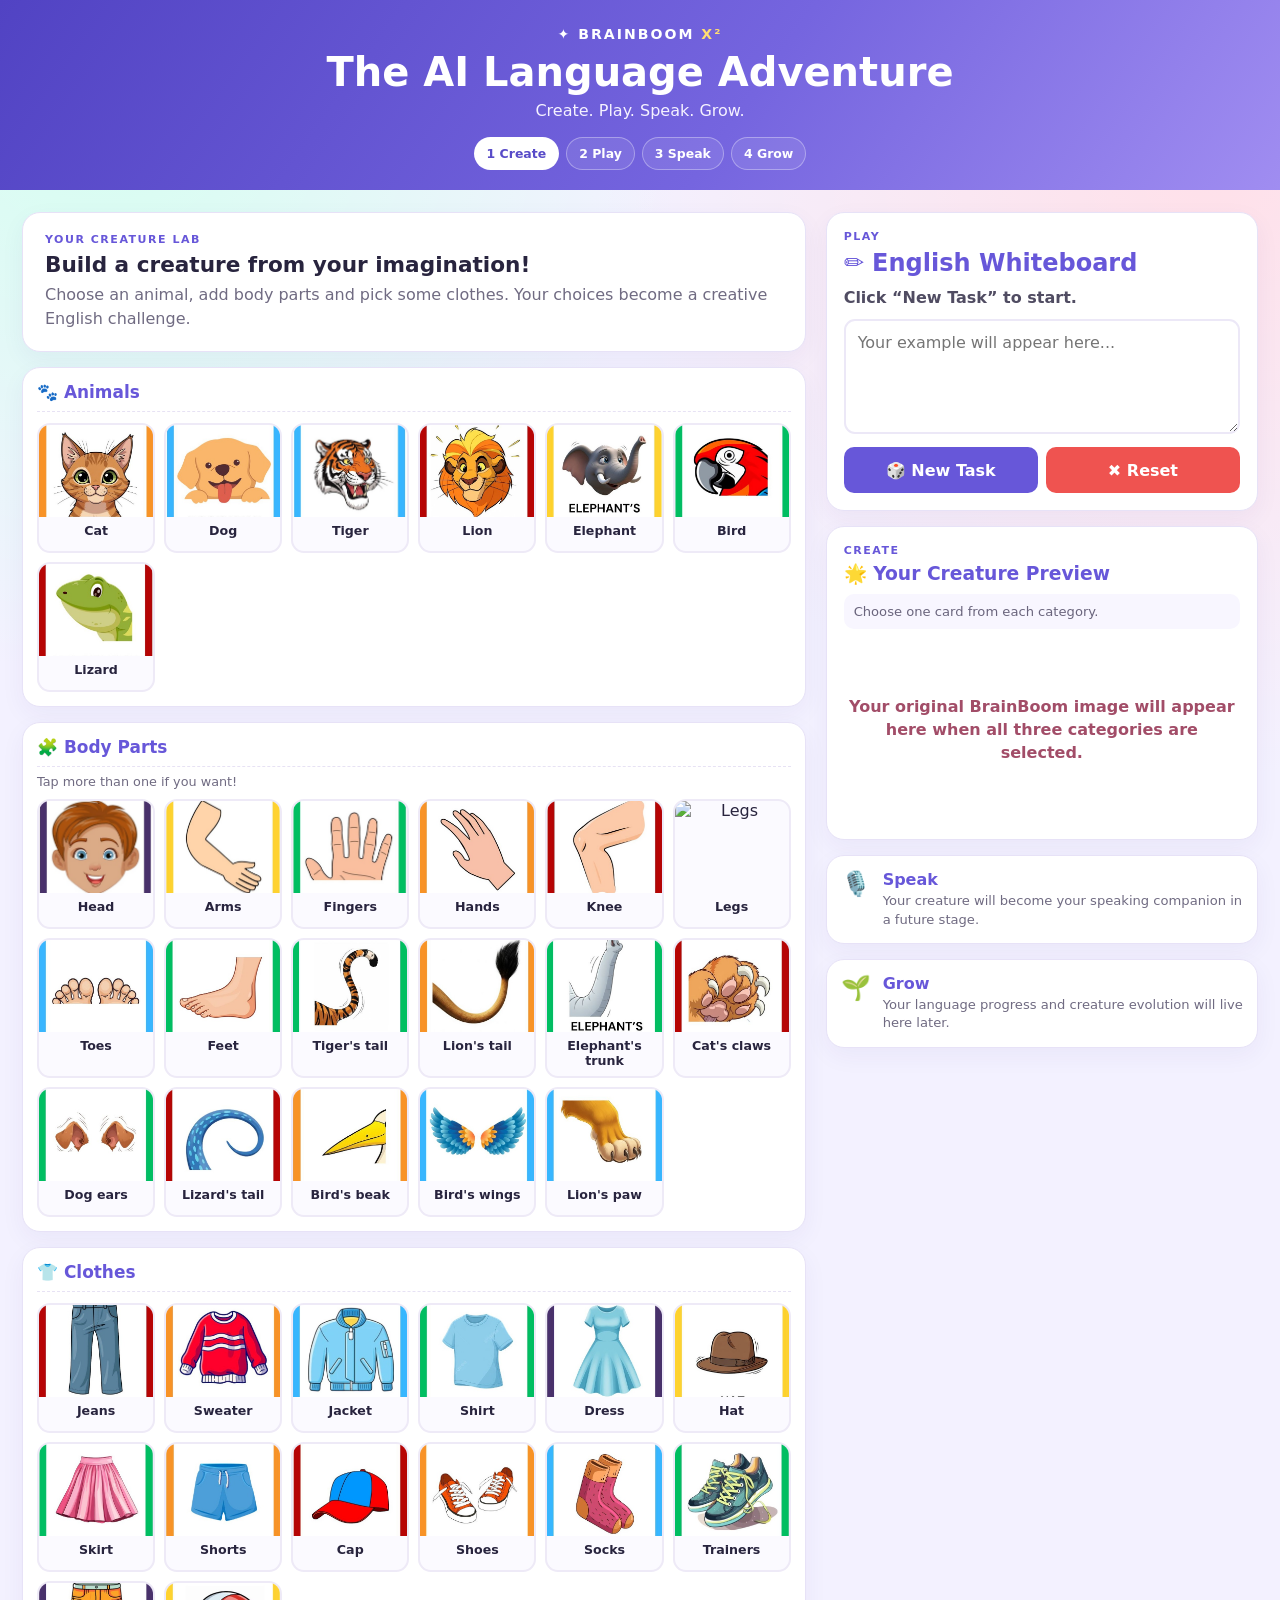
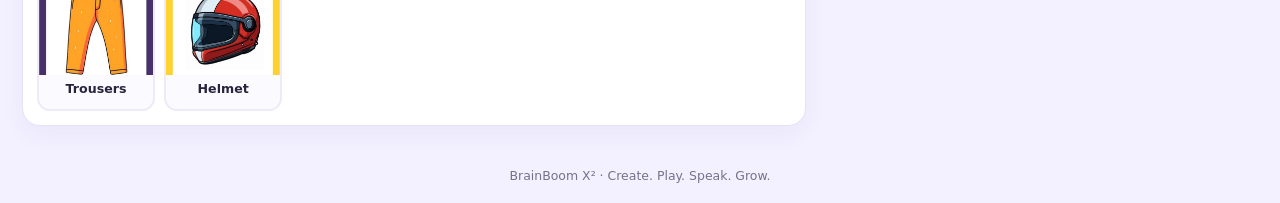
==== index.html @ 9323ad90 "Add files via upload" ====
<!DOCTYPE html>
<html lang="en">
<head>
  <meta charset="utf-8" />
  <meta name="viewport" content="width=device-width,initial-scale=1" />
  <meta name="theme-color" content="#6757d9" />
  <meta name="description" content="BrainBoom X² — Create. Play. Speak. Grow." />
  <title>BrainBoom X² | The AI Language Adventure</title>
  <link rel="stylesheet" href="style.css" />
</head>
<body>
<header>
  <div class="brand">✦ BRAINBOOM <strong>X²</strong></div>
  <h1>The AI Language Adventure</h1>
  <p class="tagline">Create. Play. Speak. Grow.</p>
  <nav class="journey" aria-label="BrainBoom journey">
    <a class="active" href="#create">1 Create</a><a href="#play">2 Play</a><a href="#speak">3 Speak</a><a href="#grow">4 Grow</a>
  </nav>
</header>
<main id="create">
  <section class="left-column">
    <div class="intro-panel"><p class="eyebrow">YOUR CREATURE LAB</p><h2>Build a creature from your imagination!</h2><p>Choose an animal, add body parts and pick some clothes. Your choices become a creative English challenge.</p></div>
    <div class="category" data-category="animal"><h2>🐾 Animals</h2><div class="cards">
      <button class="card" data-value="cat" onclick="selectCard(this)"><img src="imagesbbx/cat.jpg" alt="Cat"><span>Cat</span></button>
      <button class="card" data-value="dog" onclick="selectCard(this)"><img src="imagesbbx/dog.jpg" alt="Dog"><span>Dog</span></button>
      <button class="card" data-value="tiger" onclick="selectCard(this)"><img src="imagesbbx/tiger.jpg" alt="Tiger"><span>Tiger</span></button>
      <button class="card" data-value="lion" onclick="selectCard(this)"><img src="imagesbbx/lion.jpg" alt="Lion"><span>Lion</span></button>
      <button class="card" data-value="elephant" onclick="selectCard(this)"><img src="imagesbbx/elephant.jpg" alt="Elephant"><span>Elephant</span></button>
      <button class="card" data-value="bird" onclick="selectCard(this)"><img src="imagesbbx/bird.jpg" alt="Bird"><span>Bird</span></button>
      <button class="card" data-value="lizard" onclick="selectCard(this)"><img src="imagesbbx/lizard.jpg" alt="Lizard"><span>Lizard</span></button>
    </div></div>
    <div class="category" data-category="bodyparts"><h2>🧩 Body Parts</h2><p class="hint">Tap more than one if you want!</p><div class="cards">
      <button class="card" data-value="head" onclick="selectCard(this)"><img src="imagesbbx/head.jpg" alt="Head"><span>Head</span></button>
      <button class="card" data-value="human arms" onclick="selectCard(this)"><img src="imagesbbx/arm.jpg" alt="Arms"><span>Arms</span></button>
      <button class="card" data-value="human fingers" onclick="selectCard(this)"><img src="imagesbbx/fingers.jpg" alt="Fingers"><span>Fingers</span></button>
      <button class="card" data-value="human hands" onclick="selectCard(this)"><img src="imagesbbx/hand.jpg" alt="Hands"><span>Hands</span></button>
      <button class="card" data-value="human knee" onclick="selectCard(this)"><img src="imagesbbx/knee.jpg" alt="Knee"><span>Knee</span></button>
      <button class="card" data-value="human legs" onclick="selectCard(this)"><img src="imagesbbx/legs.jpg" alt="Legs"><span>Legs</span></button>
      <button class="card" data-value="toes" onclick="selectCard(this)"><img src="imagesbbx/toes.jpg" alt="Toes"><span>Toes</span></button>
      <button class="card" data-value="human feet" onclick="selectCard(this)"><img src="imagesbbx/foot.jpg" alt="Feet"><span>Feet</span></button>
      <button class="card" data-value="tiger's tail" onclick="selectCard(this)"><img src="imagesbbx/tigers-tail.jpg" alt="Tiger's tail"><span>Tiger's tail</span></button>
      <button class="card" data-value="lion's tail" onclick="selectCard(this)"><img src="imagesbbx/lions-tail.jpg" alt="Lion's tail"><span>Lion's tail</span></button>
      <button class="card" data-value="elephant's trunk" onclick="selectCard(this)"><img src="imagesbbx/elephants-trunk.jpg" alt="Elephant's trunk"><span>Elephant's trunk</span></button>
      <button class="card" data-value="cat's claws" onclick="selectCard(this)"><img src="imagesbbx/cats-claws.jpg" alt="Cat's claws"><span>Cat's claws</span></button>
      <button class="card" data-value="dog ears" onclick="selectCard(this)"><img src="imagesbbx/dog-ears.jpg" alt="Dog ears"><span>Dog ears</span></button>
      <button class="card" data-value="lizard's tail" onclick="selectCard(this)"><img src="imagesbbx/lizards-tail.jpg" alt="Lizard's tail"><span>Lizard's tail</span></button>
      <button class="card" data-value="bird's beak" onclick="selectCard(this)"><img src="imagesbbx/birds-beak.jpg" alt="Bird's beak"><span>Bird's beak</span></button>
      <button class="card" data-value="bird's wings" onclick="selectCard(this)"><img src="imagesbbx/birds-wings.jpg" alt="Bird's wings"><span>Bird's wings</span></button>
      <button class="card" data-value="lion's paw" onclick="selectCard(this)"><img src="imagesbbx/lions-paw.jpg" alt="Lion's paw"><span>Lion's paw</span></button>
    </div></div>
    <div class="category" data-category="clothes"><h2>👕 Clothes</h2><div class="cards">
      <button class="card" data-value="jeans" onclick="selectCard(this)"><img src="imagesbbx/jeans.jpg" alt="Jeans"><span>Jeans</span></button>
      <button class="card" data-value="sweater" onclick="selectCard(this)"><img src="imagesbbx/sweater.jpg" alt="Sweater"><span>Sweater</span></button>
      <button class="card" data-value="jacket" onclick="selectCard(this)"><img src="imagesbbx/jacket.jpg" alt="Jacket"><span>Jacket</span></button>
      <button class="card" data-value="shirt" onclick="selectCard(this)"><img src="imagesbbx/shirt.jpg" alt="Shirt"><span>Shirt</span></button>
      <button class="card" data-value="dress" onclick="selectCard(this)"><img src="imagesbbx/dress.jpg" alt="Dress"><span>Dress</span></button>
      <button class="card" data-value="hat" onclick="selectCard(this)"><img src="imagesbbx/hat.jpg" alt="Hat"><span>Hat</span></button>
      <button class="card" data-value="skirt" onclick="selectCard(this)"><img src="imagesbbx/skirt.jpg" alt="Skirt"><span>Skirt</span></button>
      <button class="card" data-value="shorts" onclick="selectCard(this)"><img src="imagesbbx/shorts.jpg" alt="Shorts"><span>Shorts</span></button>
      <button class="card" data-value="cap" onclick="selectCard(this)"><img src="imagesbbx/cap.jpg" alt="Cap"><span>Cap</span></button>
      <button class="card" data-value="shoes" onclick="selectCard(this)"><img src="imagesbbx/shoes.jpg" alt="Shoes"><span>Shoes</span></button>
      <button class="card" data-value="socks" onclick="selectCard(this)"><img src="imagesbbx/socks.jpg" alt="Socks"><span>Socks</span></button>
      <button class="card" data-value="trainers" onclick="selectCard(this)"><img src="imagesbbx/trainers.jpg" alt="Trainers"><span>Trainers</span></button>
      <button class="card" data-value="trousers" onclick="selectCard(this)"><img src="imagesbbx/trousers.jpg" alt="Trousers"><span>Trousers</span></button>
      <button class="card" data-value="helmet" onclick="selectCard(this)"><img src="imagesbbx/helmet.jpg" alt="Helmet"><span>Helmet</span></button>
    </div></div>
  </section>
  <section class="right-column">
    <div class="whiteboard" id="play"><p class="eyebrow">PLAY</p><h2>✏️ English Whiteboard</h2><p id="instruction">Click “New Task” to start.</p><textarea id="sentence" placeholder="Your example will appear here..."></textarea><div class="controls"><button class="primary" onclick="newInstruction()">🎲 New Task</button><button class="danger" onclick="clearSelections()">✖ Reset</button></div></div>
    <div class="combo-result"><p class="eyebrow">CREATE</p><h3>🌟 Your Creature Preview</h3><p id="selectionSummary" class="selection-summary">Choose one card from each category.</p><div id="comboArea"><img id="comboImage" src="" alt="Generated creature" style="display:none"><p id="comboMessage" class="fun-message">Your original BrainBoom image will appear here when all three categories are selected.</p></div></div>
    <div class="future-panel" id="speak"><span>🎙️</span><div><b>Speak</b><p>Your creature will become your speaking companion in a future stage.</p></div></div>
    <div class="future-panel" id="grow"><span>🌱</span><div><b>Grow</b><p>Your language progress and creature evolution will live here later.</p></div></div>
  </section>
</main>
<footer>BrainBoom X² · Create. Play. Speak. Grow.</footer>
<script src="script.js"></script>
</body>
</html>
---- style.css ----
:root{--purple:#6757d9;--purple2:#8d7cf0;--pink:#ff6b8a;--ink:#28243e;--muted:#706b82;--paper:#fff;--soft:#f7f5ff}*{box-sizing:border-box}html{scroll-behavior:smooth}body{margin:0;font-family:Inter,ui-rounded,system-ui,-apple-system,"Segoe UI",sans-serif;color:var(--ink);background:radial-gradient(circle at 8% 5%,#d5fff0 0,transparent 28%),radial-gradient(circle at 95% 9%,#ffe0e9 0,transparent 30%),#f3f1ff}header{text-align:center;padding:26px 15px 20px;color:#fff;background:linear-gradient(125deg,#5143c3,#7565df 58%,#a08df1)}.brand{font-size:.88rem;font-weight:900;letter-spacing:2px}.brand strong{color:#ffdd71}h1{margin:8px 0 0;font-size:clamp(1.5rem,4vw,2.5rem);line-height:1.1}.tagline{margin:7px 0 17px;color:#f5f2ff}.journey{display:flex;justify-content:center;gap:7px;flex-wrap:wrap}.journey a{color:#fff;text-decoration:none;font-size:.78rem;font-weight:800;padding:8px 12px;border-radius:99px;background:#ffffff18;border:1px solid #ffffff55}.journey a.active{color:#584bc8;background:#fff}main{max-width:1450px;margin:auto;padding:22px;display:grid;grid-template-columns:minmax(0,1.45fr) minmax(320px,.8fr);gap:20px}.left-column,.right-column{display:flex;flex-direction:column;gap:15px;min-width:0}.intro-panel,.category,.whiteboard,.combo-result,.future-panel{background:var(--paper);border:1px solid #e7e2f7;border-radius:18px;box-shadow:0 8px 25px #382a810d}.intro-panel{padding:20px 22px}.eyebrow{margin:0 0 6px;color:var(--purple);font-size:.69rem;font-weight:900;letter-spacing:1.5px}.intro-panel h2{margin:0 0 6px;font-size:1.35rem}.intro-panel p:last-child{margin:0;color:var(--muted);line-height:1.5}.category{padding:14px}.category h2{margin:0 0 11px;padding-bottom:9px;border-bottom:1px dashed #e7e2f4;color:var(--purple);font-size:1.06rem}.hint{margin:-4px 0 10px;color:var(--muted);font-size:.8rem}.cards{display:grid;grid-template-columns:repeat(auto-fill,minmax(100px,1fr));gap:9px}.card{appearance:none;width:100%;min-width:0;min-height:130px;padding:0 0 8px;cursor:pointer;overflow:hidden;display:flex;flex-direction:column;align-items:center;background:#fbfaff;color:var(--ink);border:2px solid #eeeaf7;border-radius:13px;font:inherit;transition:.18s}.card img{width:100%;height:92px;object-fit:cover}.card span{padding:7px 3px 0;font-weight:750;font-size:.79rem;line-height:1.15;text-align:center}.card:hover{transform:translateY(-2px);box-shadow:0 7px 15px #392b8419}.card.selected{border-color:var(--pink);background:#fff3f6;box-shadow:0 0 0 3px #ff6b8a1c}.card:focus-visible,button:focus-visible{outline:3px solid #ffb84d;outline-offset:2px}.whiteboard,.combo-result{padding:17px}.whiteboard h2,.combo-result h3{margin:0 0 9px;color:var(--purple)}#instruction{white-space:pre-line;margin:0 0 10px;font-weight:650;line-height:1.45;color:#504c62}textarea{width:100%;min-height:115px;padding:12px;border:2px solid #ece8f7;border-radius:11px;font:inherit;resize:vertical}.controls{display:flex;gap:8px;margin-top:9px}.controls button{flex:1;border:0;border-radius:10px;padding:12px;font:inherit;font-weight:800;color:#fff;cursor:pointer;min-height:46px}.primary{background:var(--purple)}.danger{background:#ef5350}.selection-summary{margin:8px 0;color:#6a657d;background:#f8f6ff;border-radius:10px;padding:10px;font-size:.82rem}.combo-result{min-height:260px}#comboArea{min-height:185px;display:flex;flex-direction:column;align-items:center;justify-content:center;text-align:center}#comboImage{width:100%;max-width:520px;max-height:520px;object-fit:contain;border-radius:13px;border:1px solid #eeeaf7}.fun-message{margin:0;color:#a24d68;font-weight:650;line-height:1.45}.future-panel{display:flex;gap:12px;padding:14px;align-items:flex-start}.future-panel>span{font-size:1.5rem}.future-panel b{color:var(--purple)}.future-panel p{margin:3px 0 0;color:var(--muted);font-size:.82rem;line-height:1.4}footer{text-align:center;padding:20px;color:#77718c;font-size:.78rem}@media(max-width:900px){main{grid-template-columns:1fr;padding:14px}.right-column{order:-1}}@media(max-width:520px){header{padding:22px 10px 16px}.journey{gap:4px}.journey a{font-size:.69rem;padding:7px 9px}main{padding:10px;gap:11px}.intro-panel,.category,.whiteboard,.combo-result,.future-panel{border-radius:14px;padding:14px}.cards{grid-template-columns:repeat(2,minmax(0,1fr))}.card{min-height:140px}.card img{height:104px}.controls{flex-direction:column}.controls button{width:100%}}
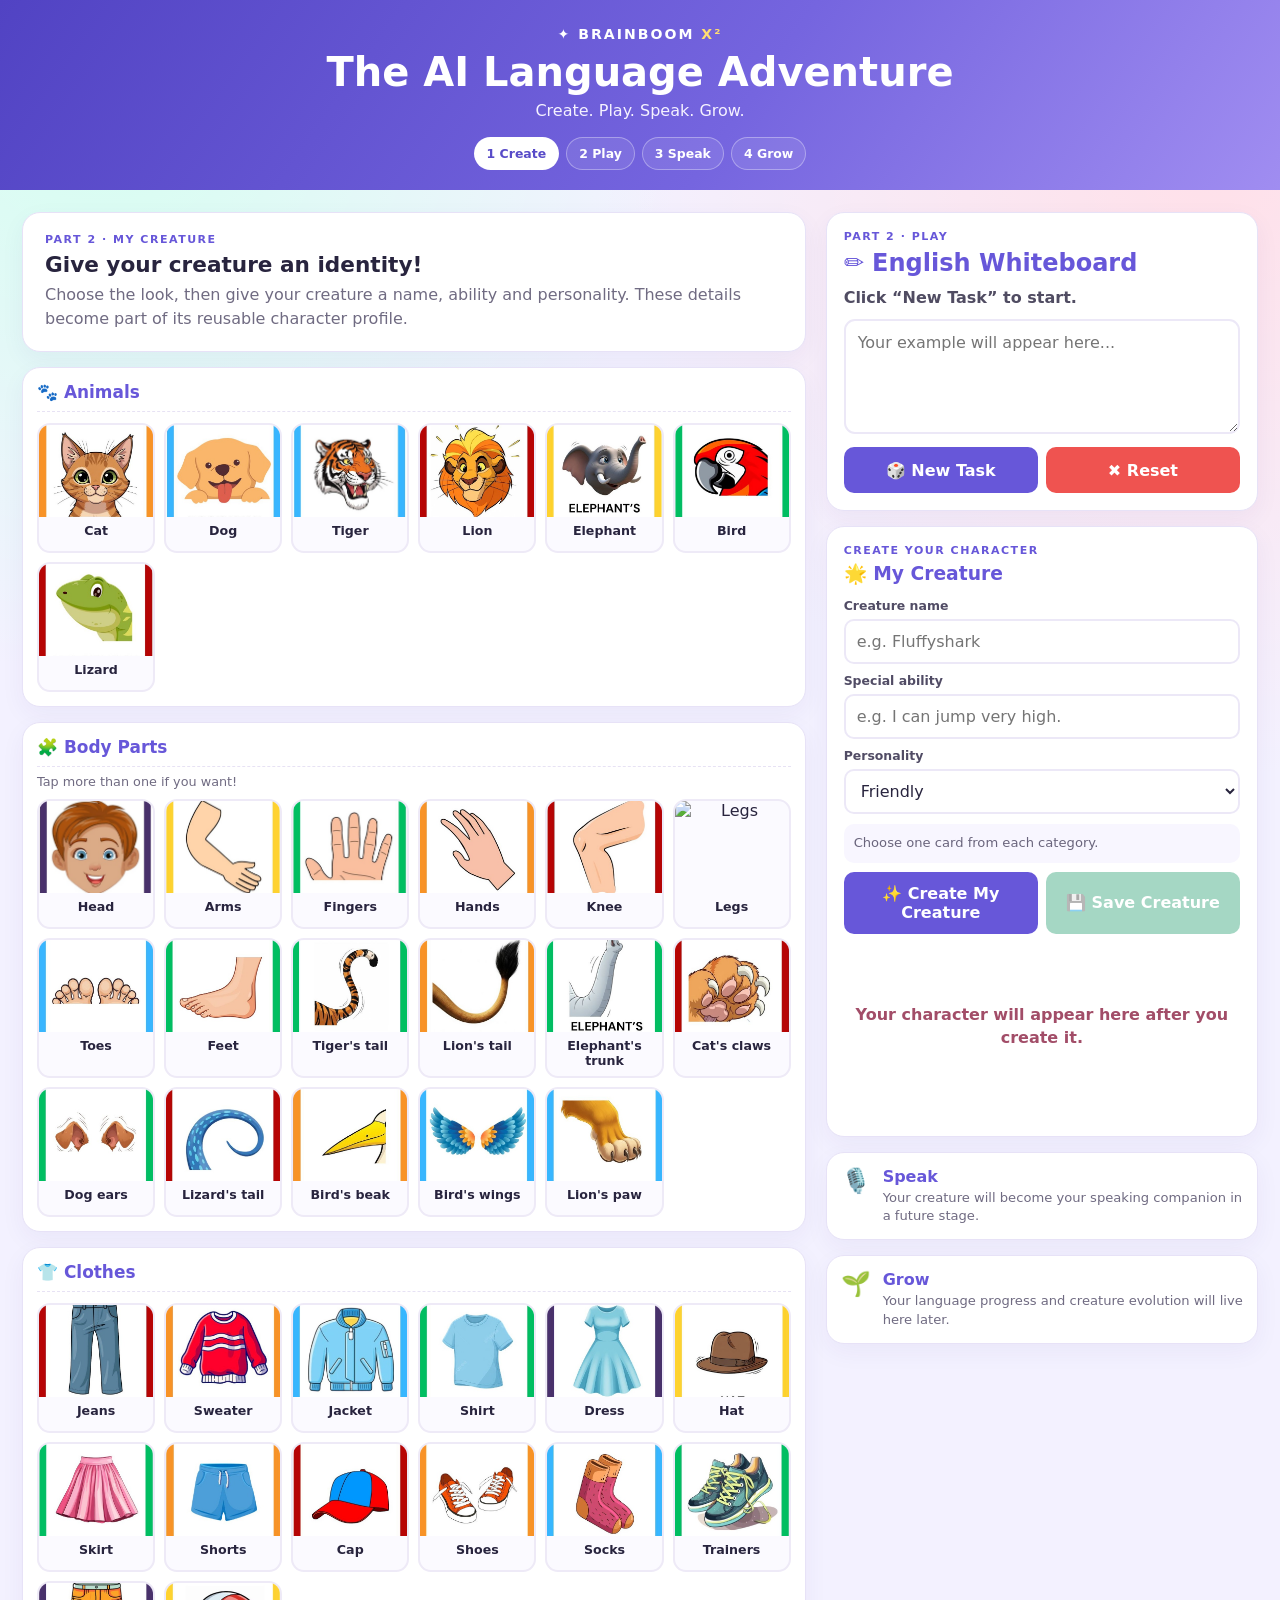
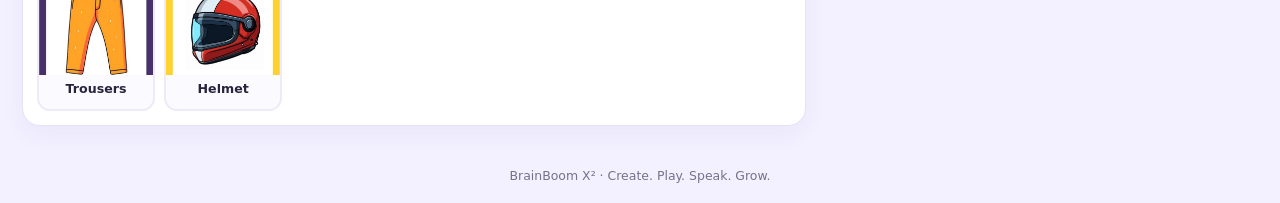
==== commit ad97fbac: "Add files via upload" ====
--- a/index.html
+++ b/index.html
@@ -19,7 +19,7 @@
 </header>
 <main id="create">
   <section class="left-column">
-    <div class="intro-panel"><p class="eyebrow">YOUR CREATURE LAB</p><h2>Build a creature from your imagination!</h2><p>Choose an animal, add body parts and pick some clothes. Your choices become a creative English challenge.</p></div>
+    <div class="intro-panel"><p class="eyebrow">PART 2 · MY CREATURE</p><h2>Give your creature an identity!</h2><p>Choose the look, then give your creature a name, ability and personality. These details become part of its reusable character profile.</p></div>
     <div class="category" data-category="animal"><h2>🐾 Animals</h2><div class="cards">
       <button class="card" data-value="cat" onclick="selectCard(this)"><img src="imagesbbx/cat.jpg" alt="Cat"><span>Cat</span></button>
       <button class="card" data-value="dog" onclick="selectCard(this)"><img src="imagesbbx/dog.jpg" alt="Dog"><span>Dog</span></button>
@@ -66,8 +66,17 @@
     </div></div>
   </section>
   <section class="right-column">
-    <div class="whiteboard" id="play"><p class="eyebrow">PLAY</p><h2>✏️ English Whiteboard</h2><p id="instruction">Click “New Task” to start.</p><textarea id="sentence" placeholder="Your example will appear here..."></textarea><div class="controls"><button class="primary" onclick="newInstruction()">🎲 New Task</button><button class="danger" onclick="clearSelections()">✖ Reset</button></div></div>
-    <div class="combo-result"><p class="eyebrow">CREATE</p><h3>🌟 Your Creature Preview</h3><p id="selectionSummary" class="selection-summary">Choose one card from each category.</p><div id="comboArea"><img id="comboImage" src="" alt="Generated creature" style="display:none"><p id="comboMessage" class="fun-message">Your original BrainBoom image will appear here when all three categories are selected.</p></div></div>
+    <div class="whiteboard" id="play"><p class="eyebrow">PART 2 · PLAY</p><h2>✏️ English Whiteboard</h2><p id="instruction">Click “New Task” to start.</p><textarea id="sentence" placeholder="Your example will appear here..."></textarea><div class="controls"><button class="primary" onclick="newInstruction()">🎲 New Task</button><button class="danger" onclick="clearSelections()">✖ Reset</button></div></div>
+    <div class="combo-result"><p class="eyebrow">CREATE YOUR CHARACTER</p><h3>🌟 My Creature</h3>
+      <div class="profile-form">
+        <label for="creatureName">Creature name</label><input id="creatureName" maxlength="24" placeholder="e.g. Fluffyshark" autocomplete="off">
+        <label for="creatureAbility">Special ability</label><input id="creatureAbility" maxlength="50" placeholder="e.g. I can jump very high." autocomplete="off">
+        <label for="creaturePersonality">Personality</label><select id="creaturePersonality"><option value="friendly">Friendly</option><option value="brave">Brave</option><option value="funny">Funny</option><option value="curious">Curious</option><option value="kind">Kind</option><option value="adventurous">Adventurous</option></select>
+      </div>
+      <p id="selectionSummary" class="selection-summary">Choose one card from each category.</p>
+      <div class="create-actions"><button id="createButton" class="primary" onclick="createCreature()">✨ Create My Creature</button><button id="saveButton" class="save" onclick="saveCreature()" disabled>💾 Save Creature</button></div>
+      <div id="comboArea"><img id="comboImage" src="" alt="Generated creature" style="display:none"><p id="comboMessage" class="fun-message">Your character will appear here after you create it.</p></div>
+    </div>
     <div class="future-panel" id="speak"><span>🎙️</span><div><b>Speak</b><p>Your creature will become your speaking companion in a future stage.</p></div></div>
     <div class="future-panel" id="grow"><span>🌱</span><div><b>Grow</b><p>Your language progress and creature evolution will live here later.</p></div></div>
   </section>
--- a/style.css
+++ b/style.css
@@ -1 +1 @@
-:root{--purple:#6757d9;--purple2:#8d7cf0;--pink:#ff6b8a;--ink:#28243e;--muted:#706b82;--paper:#fff;--soft:#f7f5ff}*{box-sizing:border-box}html{scroll-behavior:smooth}body{margin:0;font-family:Inter,ui-rounded,system-ui,-apple-system,"Segoe UI",sans-serif;color:var(--ink);background:radial-gradient(circle at 8% 5%,#d5fff0 0,transparent 28%),radial-gradient(circle at 95% 9%,#ffe0e9 0,transparent 30%),#f3f1ff}header{text-align:center;padding:26px 15px 20px;color:#fff;background:linear-gradient(125deg,#5143c3,#7565df 58%,#a08df1)}.brand{font-size:.88rem;font-weight:900;letter-spacing:2px}.brand strong{color:#ffdd71}h1{margin:8px 0 0;font-size:clamp(1.5rem,4vw,2.5rem);line-height:1.1}.tagline{margin:7px 0 17px;color:#f5f2ff}.journey{display:flex;justify-content:center;gap:7px;flex-wrap:wrap}.journey a{color:#fff;text-decoration:none;font-size:.78rem;font-weight:800;padding:8px 12px;border-radius:99px;background:#ffffff18;border:1px solid #ffffff55}.journey a.active{color:#584bc8;background:#fff}main{max-width:1450px;margin:auto;padding:22px;display:grid;grid-template-columns:minmax(0,1.45fr) minmax(320px,.8fr);gap:20px}.left-column,.right-column{display:flex;flex-direction:column;gap:15px;min-width:0}.intro-panel,.category,.whiteboard,.combo-result,.future-panel{background:var(--paper);border:1px solid #e7e2f7;border-radius:18px;box-shadow:0 8px 25px #382a810d}.intro-panel{padding:20px 22px}.eyebrow{margin:0 0 6px;color:var(--purple);font-size:.69rem;font-weight:900;letter-spacing:1.5px}.intro-panel h2{margin:0 0 6px;font-size:1.35rem}.intro-panel p:last-child{margin:0;color:var(--muted);line-height:1.5}.category{padding:14px}.category h2{margin:0 0 11px;padding-bottom:9px;border-bottom:1px dashed #e7e2f4;color:var(--purple);font-size:1.06rem}.hint{margin:-4px 0 10px;color:var(--muted);font-size:.8rem}.cards{display:grid;grid-template-columns:repeat(auto-fill,minmax(100px,1fr));gap:9px}.card{appearance:none;width:100%;min-width:0;min-height:130px;padding:0 0 8px;cursor:pointer;overflow:hidden;display:flex;flex-direction:column;align-items:center;background:#fbfaff;color:var(--ink);border:2px solid #eeeaf7;border-radius:13px;font:inherit;transition:.18s}.card img{width:100%;height:92px;object-fit:cover}.card span{padding:7px 3px 0;font-weight:750;font-size:.79rem;line-height:1.15;text-align:center}.card:hover{transform:translateY(-2px);box-shadow:0 7px 15px #392b8419}.card.selected{border-color:var(--pink);background:#fff3f6;box-shadow:0 0 0 3px #ff6b8a1c}.card:focus-visible,button:focus-visible{outline:3px solid #ffb84d;outline-offset:2px}.whiteboard,.combo-result{padding:17px}.whiteboard h2,.combo-result h3{margin:0 0 9px;color:var(--purple)}#instruction{white-space:pre-line;margin:0 0 10px;font-weight:650;line-height:1.45;color:#504c62}textarea{width:100%;min-height:115px;padding:12px;border:2px solid #ece8f7;border-radius:11px;font:inherit;resize:vertical}.controls{display:flex;gap:8px;margin-top:9px}.controls button{flex:1;border:0;border-radius:10px;padding:12px;font:inherit;font-weight:800;color:#fff;cursor:pointer;min-height:46px}.primary{background:var(--purple)}.danger{background:#ef5350}.selection-summary{margin:8px 0;color:#6a657d;background:#f8f6ff;border-radius:10px;padding:10px;font-size:.82rem}.combo-result{min-height:260px}#comboArea{min-height:185px;display:flex;flex-direction:column;align-items:center;justify-content:center;text-align:center}#comboImage{width:100%;max-width:520px;max-height:520px;object-fit:contain;border-radius:13px;border:1px solid #eeeaf7}.fun-message{margin:0;color:#a24d68;font-weight:650;line-height:1.45}.future-panel{display:flex;gap:12px;padding:14px;align-items:flex-start}.future-panel>span{font-size:1.5rem}.future-panel b{color:var(--purple)}.future-panel p{margin:3px 0 0;color:var(--muted);font-size:.82rem;line-height:1.4}footer{text-align:center;padding:20px;color:#77718c;font-size:.78rem}@media(max-width:900px){main{grid-template-columns:1fr;padding:14px}.right-column{order:-1}}@media(max-width:520px){header{padding:22px 10px 16px}.journey{gap:4px}.journey a{font-size:.69rem;padding:7px 9px}main{padding:10px;gap:11px}.intro-panel,.category,.whiteboard,.combo-result,.future-panel{border-radius:14px;padding:14px}.cards{grid-template-columns:repeat(2,minmax(0,1fr))}.card{min-height:140px}.card img{height:104px}.controls{flex-direction:column}.controls button{width:100%}}
+:root{--purple:#6757d9;--pink:#ff6b8a;--ink:#28243e;--muted:#706b82;--paper:#fff}*{box-sizing:border-box}html{scroll-behavior:smooth}body{margin:0;font-family:Inter,ui-rounded,system-ui,-apple-system,"Segoe UI",sans-serif;color:var(--ink);background:radial-gradient(circle at 8% 5%,#d5fff0 0,transparent 28%),radial-gradient(circle at 95% 9%,#ffe0e9 0,transparent 30%),#f3f1ff}header{text-align:center;padding:26px 15px 20px;color:#fff;background:linear-gradient(125deg,#5143c3,#7565df 58%,#a08df1)}.brand{font-size:.88rem;font-weight:900;letter-spacing:2px}.brand strong{color:#ffdd71}h1{margin:8px 0 0;font-size:clamp(1.5rem,4vw,2.5rem);line-height:1.1}.tagline{margin:7px 0 17px;color:#f5f2ff}.journey{display:flex;justify-content:center;gap:7px;flex-wrap:wrap}.journey a{color:#fff;text-decoration:none;font-size:.78rem;font-weight:800;padding:8px 12px;border-radius:99px;background:#ffffff18;border:1px solid #ffffff55}.journey a.active{color:#584bc8;background:#fff}main{max-width:1450px;margin:auto;padding:22px;display:grid;grid-template-columns:minmax(0,1.45fr) minmax(320px,.8fr);gap:20px}.left-column,.right-column{display:flex;flex-direction:column;gap:15px;min-width:0}.intro-panel,.category,.whiteboard,.combo-result,.future-panel{background:var(--paper);border:1px solid #e7e2f7;border-radius:18px;box-shadow:0 8px 25px #382a810d}.intro-panel{padding:20px 22px}.eyebrow{margin:0 0 6px;color:var(--purple);font-size:.69rem;font-weight:900;letter-spacing:1.5px}.intro-panel h2{margin:0 0 6px;font-size:1.35rem}.intro-panel p:last-child{margin:0;color:var(--muted);line-height:1.5}.category{padding:14px}.category h2{margin:0 0 11px;padding-bottom:9px;border-bottom:1px dashed #e7e2f4;color:var(--purple);font-size:1.06rem}.hint{margin:-4px 0 10px;color:var(--muted);font-size:.8rem}.cards{display:grid;grid-template-columns:repeat(auto-fill,minmax(100px,1fr));gap:9px}.card{appearance:none;width:100%;min-width:0;min-height:130px;padding:0 0 8px;cursor:pointer;overflow:hidden;display:flex;flex-direction:column;align-items:center;background:#fbfaff;color:var(--ink);border:2px solid #eeeaf7;border-radius:13px;font:inherit;transition:.18s}.card img{width:100%;height:92px;object-fit:cover}.card span{padding:7px 3px 0;font-weight:750;font-size:.79rem;line-height:1.15;text-align:center}.card:hover{transform:translateY(-2px);box-shadow:0 7px 15px #392b8419}.card.selected{border-color:var(--pink);background:#fff3f6;box-shadow:0 0 0 3px #ff6b8a1c}.card:focus-visible,button:focus-visible,input:focus-visible,select:focus-visible,textarea:focus-visible{outline:3px solid #ffb84d;outline-offset:2px}.whiteboard,.combo-result{padding:17px}.whiteboard h2,.combo-result h3{margin:0 0 9px;color:var(--purple)}#instruction{white-space:pre-line;margin:0 0 10px;font-weight:650;line-height:1.45;color:#504c62}textarea{width:100%;min-height:115px;padding:12px;border:2px solid #ece8f7;border-radius:11px;font:inherit;resize:vertical}.controls,.create-actions{display:flex;gap:8px;margin-top:9px}.controls button,.create-actions button{flex:1;border:0;border-radius:10px;padding:12px;font:inherit;font-weight:800;color:#fff;cursor:pointer;min-height:46px}.primary{background:var(--purple)}.danger{background:#ef5350}.save{background:#39a77d}.profile-form{display:grid;gap:6px;margin:10px 0}.profile-form label{font-size:.78rem;font-weight:800;color:#514c65;margin-top:3px}.profile-form input,.profile-form select{width:100%;min-height:45px;padding:10px 11px;border:2px solid #ece8f7;border-radius:10px;background:#fff;font:inherit;color:var(--ink)}.selection-summary{margin:9px 0;color:#6a657d;background:#f8f6ff;border-radius:10px;padding:10px;font-size:.82rem;line-height:1.4}.create-actions button:disabled{opacity:.45;cursor:not-allowed}.combo-result{min-height:300px}#comboArea{min-height:185px;display:flex;flex-direction:column;align-items:center;justify-content:center;text-align:center}#comboImage{width:100%;max-width:520px;max-height:520px;object-fit:contain;border-radius:13px;border:1px solid #eeeaf7}.fun-message{margin:0;color:#a24d68;font-weight:650;line-height:1.45}.future-panel{display:flex;gap:12px;padding:14px;align-items:flex-start}.future-panel>span{font-size:1.5rem}.future-panel b{color:var(--purple)}.future-panel p{margin:3px 0 0;color:var(--muted);font-size:.82rem;line-height:1.4}footer{text-align:center;padding:20px;color:#77718c;font-size:.78rem}@media(max-width:900px){main{grid-template-columns:1fr;padding:14px}.right-column{order:-1}}@media(max-width:520px){header{padding:22px 10px 16px}.journey{gap:4px}.journey a{font-size:.69rem;padding:7px 9px}main{padding:10px;gap:11px}.intro-panel,.category,.whiteboard,.combo-result,.future-panel{border-radius:14px;padding:14px}.cards{grid-template-columns:repeat(2,minmax(0,1fr))}.card{min-height:140px}.card img{height:104px}.controls,.create-actions{flex-direction:column}.controls button,.create-actions button{width:100%}}
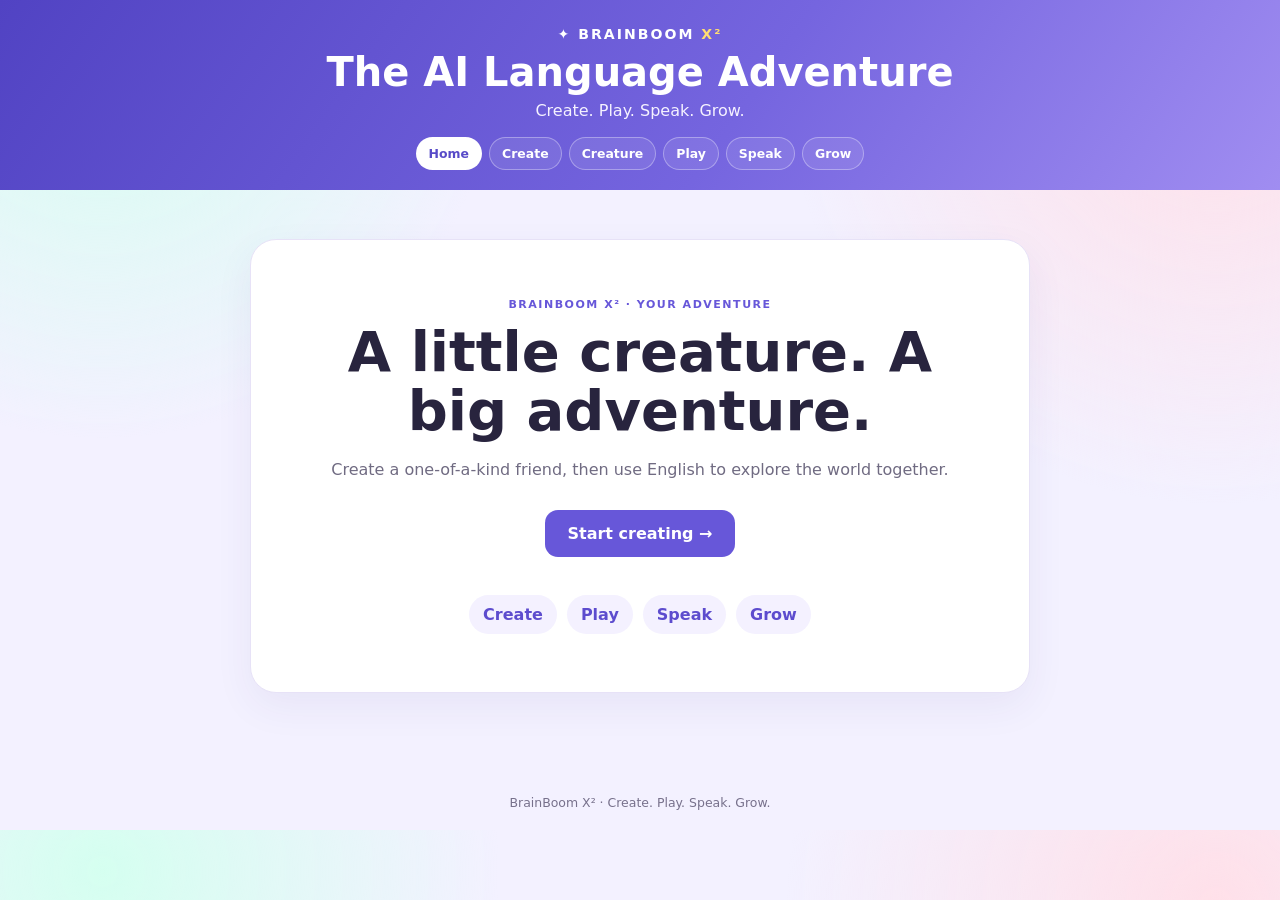
==== commit 6f8a8268: "Add files via upload" ====
--- a/index.html
+++ b/index.html
@@ -13,11 +13,9 @@
   <div class="brand">✦ BRAINBOOM <strong>X²</strong></div>
   <h1>The AI Language Adventure</h1>
   <p class="tagline">Create. Play. Speak. Grow.</p>
-  <nav class="journey" aria-label="BrainBoom journey">
-    <a class="active" href="#create">1 Create</a><a href="#play">2 Play</a><a href="#speak">3 Speak</a><a href="#grow">4 Grow</a>
-  </nav>
+  <nav class="journey" id="pageNav" aria-label="BrainBoom adventure"><a href="#home">Home</a><a href="#create">Create</a><a href="#creature">Creature</a><a href="#play">Play</a><a href="#speak">Speak</a><a href="#grow">Grow</a></nav>
 </header>
-<main id="create">
+<main id="create" class="screens"><section class="screen" id="screen-home"><div class="home-card"><p class="eyebrow">BRAINBOOM X² · YOUR ADVENTURE</p><h2>A little creature. A big adventure.</h2><p>Create a one-of-a-kind friend, then use English to explore the world together.</p><a class="home-start" href="#create">Start creating →</a><div class="home-steps"><span>Create</span><span>Play</span><span>Speak</span><span>Grow</span></div></div></section>
   <section class="left-column">
     <div class="intro-panel"><p class="eyebrow">PART 2 · MY CREATURE</p><h2>Give your creature an identity!</h2><p>Choose the look, then give your creature a name, ability and personality. These details become part of its reusable character profile.</p></div>
     <div class="category" data-category="animal"><h2>🐾 Animals</h2><div class="cards">
@@ -82,6 +80,6 @@
   </section>
 </main>
 <footer>BrainBoom X² · Create. Play. Speak. Grow.</footer>
-<script src="script.js"></script>
+<script src="script.js"></script><script src="pages.js"></script>
 </body>
 </html>
--- a/style.css
+++ b/style.css
@@ -1 +1,3 @@
 :root{--purple:#6757d9;--pink:#ff6b8a;--ink:#28243e;--muted:#706b82;--paper:#fff}*{box-sizing:border-box}html{scroll-behavior:smooth}body{margin:0;font-family:Inter,ui-rounded,system-ui,-apple-system,"Segoe UI",sans-serif;color:var(--ink);background:radial-gradient(circle at 8% 5%,#d5fff0 0,transparent 28%),radial-gradient(circle at 95% 9%,#ffe0e9 0,transparent 30%),#f3f1ff}header{text-align:center;padding:26px 15px 20px;color:#fff;background:linear-gradient(125deg,#5143c3,#7565df 58%,#a08df1)}.brand{font-size:.88rem;font-weight:900;letter-spacing:2px}.brand strong{color:#ffdd71}h1{margin:8px 0 0;font-size:clamp(1.5rem,4vw,2.5rem);line-height:1.1}.tagline{margin:7px 0 17px;color:#f5f2ff}.journey{display:flex;justify-content:center;gap:7px;flex-wrap:wrap}.journey a{color:#fff;text-decoration:none;font-size:.78rem;font-weight:800;padding:8px 12px;border-radius:99px;background:#ffffff18;border:1px solid #ffffff55}.journey a.active{color:#584bc8;background:#fff}main{max-width:1450px;margin:auto;padding:22px;display:grid;grid-template-columns:minmax(0,1.45fr) minmax(320px,.8fr);gap:20px}.left-column,.right-column{display:flex;flex-direction:column;gap:15px;min-width:0}.intro-panel,.category,.whiteboard,.combo-result,.future-panel{background:var(--paper);border:1px solid #e7e2f7;border-radius:18px;box-shadow:0 8px 25px #382a810d}.intro-panel{padding:20px 22px}.eyebrow{margin:0 0 6px;color:var(--purple);font-size:.69rem;font-weight:900;letter-spacing:1.5px}.intro-panel h2{margin:0 0 6px;font-size:1.35rem}.intro-panel p:last-child{margin:0;color:var(--muted);line-height:1.5}.category{padding:14px}.category h2{margin:0 0 11px;padding-bottom:9px;border-bottom:1px dashed #e7e2f4;color:var(--purple);font-size:1.06rem}.hint{margin:-4px 0 10px;color:var(--muted);font-size:.8rem}.cards{display:grid;grid-template-columns:repeat(auto-fill,minmax(100px,1fr));gap:9px}.card{appearance:none;width:100%;min-width:0;min-height:130px;padding:0 0 8px;cursor:pointer;overflow:hidden;display:flex;flex-direction:column;align-items:center;background:#fbfaff;color:var(--ink);border:2px solid #eeeaf7;border-radius:13px;font:inherit;transition:.18s}.card img{width:100%;height:92px;object-fit:cover}.card span{padding:7px 3px 0;font-weight:750;font-size:.79rem;line-height:1.15;text-align:center}.card:hover{transform:translateY(-2px);box-shadow:0 7px 15px #392b8419}.card.selected{border-color:var(--pink);background:#fff3f6;box-shadow:0 0 0 3px #ff6b8a1c}.card:focus-visible,button:focus-visible,input:focus-visible,select:focus-visible,textarea:focus-visible{outline:3px solid #ffb84d;outline-offset:2px}.whiteboard,.combo-result{padding:17px}.whiteboard h2,.combo-result h3{margin:0 0 9px;color:var(--purple)}#instruction{white-space:pre-line;margin:0 0 10px;font-weight:650;line-height:1.45;color:#504c62}textarea{width:100%;min-height:115px;padding:12px;border:2px solid #ece8f7;border-radius:11px;font:inherit;resize:vertical}.controls,.create-actions{display:flex;gap:8px;margin-top:9px}.controls button,.create-actions button{flex:1;border:0;border-radius:10px;padding:12px;font:inherit;font-weight:800;color:#fff;cursor:pointer;min-height:46px}.primary{background:var(--purple)}.danger{background:#ef5350}.save{background:#39a77d}.profile-form{display:grid;gap:6px;margin:10px 0}.profile-form label{font-size:.78rem;font-weight:800;color:#514c65;margin-top:3px}.profile-form input,.profile-form select{width:100%;min-height:45px;padding:10px 11px;border:2px solid #ece8f7;border-radius:10px;background:#fff;font:inherit;color:var(--ink)}.selection-summary{margin:9px 0;color:#6a657d;background:#f8f6ff;border-radius:10px;padding:10px;font-size:.82rem;line-height:1.4}.create-actions button:disabled{opacity:.45;cursor:not-allowed}.combo-result{min-height:300px}#comboArea{min-height:185px;display:flex;flex-direction:column;align-items:center;justify-content:center;text-align:center}#comboImage{width:100%;max-width:520px;max-height:520px;object-fit:contain;border-radius:13px;border:1px solid #eeeaf7}.fun-message{margin:0;color:#a24d68;font-weight:650;line-height:1.45}.future-panel{display:flex;gap:12px;padding:14px;align-items:flex-start}.future-panel>span{font-size:1.5rem}.future-panel b{color:var(--purple)}.future-panel p{margin:3px 0 0;color:var(--muted);font-size:.82rem;line-height:1.4}footer{text-align:center;padding:20px;color:#77718c;font-size:.78rem}@media(max-width:900px){main{grid-template-columns:1fr;padding:14px}.right-column{order:-1}}@media(max-width:520px){header{padding:22px 10px 16px}.journey{gap:4px}.journey a{font-size:.69rem;padding:7px 9px}main{padding:10px;gap:11px}.intro-panel,.category,.whiteboard,.combo-result,.future-panel{border-radius:14px;padding:14px}.cards{grid-template-columns:repeat(2,minmax(0,1fr))}.card{min-height:140px}.card img{height:104px}.controls,.create-actions{flex-direction:column}.controls button,.create-actions button{width:100%}}
+
+#pageNav a{transition:background .18s,color .18s}#pageNav a.active{color:#584bc8;background:#fff}main.screens{display:block;max-width:1200px;min-height:65vh}.screen{display:none;animation:arrive .22s ease-out}.screen.active{display:block}@keyframes arrive{from{opacity:.45;transform:translateY(5px)}to{opacity:1;transform:none}}.home-card{max-width:780px;margin:3vh auto;padding:clamp(24px,6vw,58px);text-align:center;background:#fff;border:1px solid #e7e2f7;border-radius:26px;box-shadow:0 14px 38px #382a8110}.home-card h2{font-size:clamp(2rem,6vw,3.5rem);line-height:1.05;margin:12px 0}.home-card>p:not(.eyebrow){color:#706b82;line-height:1.6}.home-start{display:inline-block;margin:12px;padding:14px 22px;border-radius:13px;background:#6757d9;color:#fff;text-decoration:none;font-weight:850}.home-steps{display:flex;justify-content:center;gap:10px;flex-wrap:wrap;margin-top:26px}.home-steps span{padding:10px 14px;border-radius:99px;background:#f4f1ff;color:#5d4cce;font-weight:800}.screen .left-column,.screen .right-column{display:flex;flex-direction:column;gap:15px}.screen#screen-creature,.screen#screen-play{max-width:900px;margin:auto}.screen#screen-speak,.screen#screen-grow{max-width:850px;margin:20px auto;padding:18px;background:#fff;border:1px solid #e7e2f7;border-radius:18px;box-shadow:0 8px 25px #382a810d}@media(max-width:700px){header{padding:20px 10px 16px}.journey{display:grid;grid-template-columns:repeat(3,1fr);gap:6px}.journey a{padding:9px 5px;font-size:.75rem;text-align:center}.screens{padding:12px!important}.home-card{margin:8px auto}.screen .cards{grid-template-columns:repeat(2,minmax(0,1fr))}.screen .card{min-height:136px}.screen .card img{height:100px}.screen .controls,.screen .create-actions{flex-direction:column}.screen .controls button,.screen .create-actions button{width:100%}}
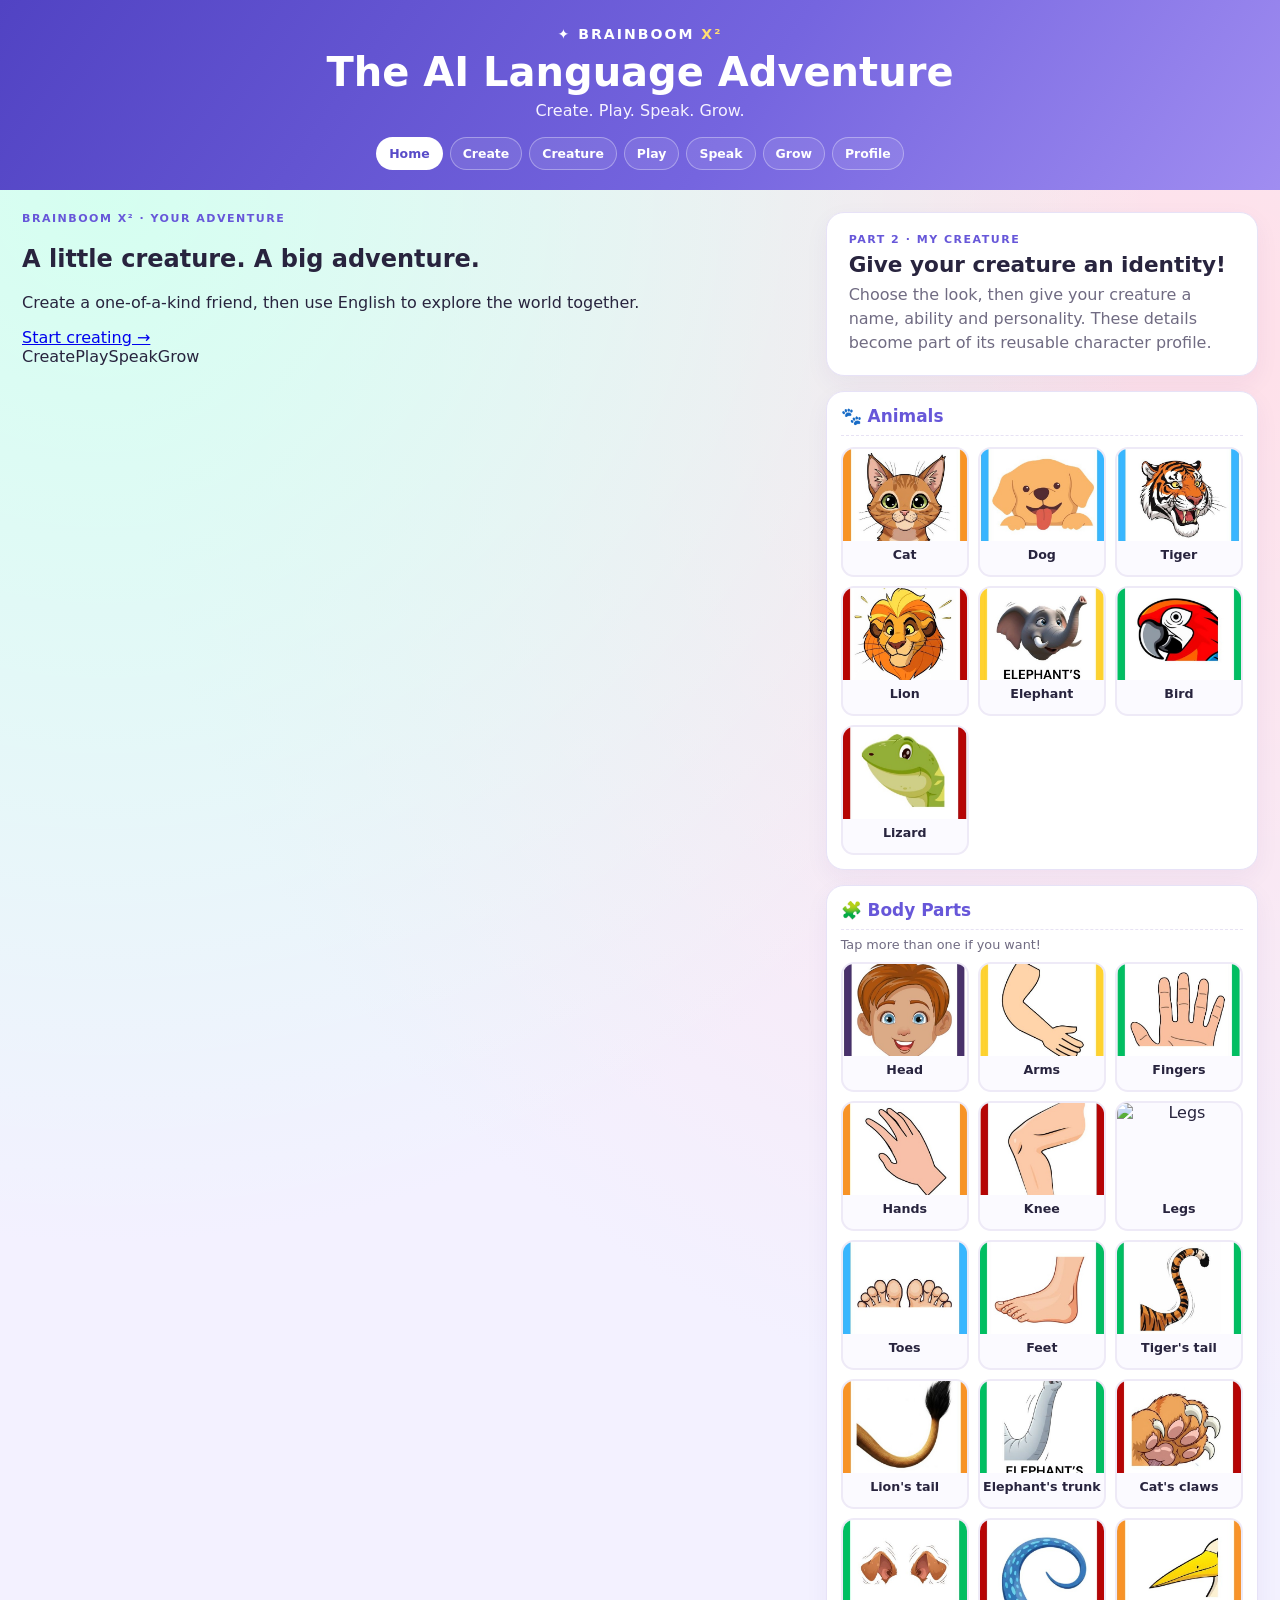
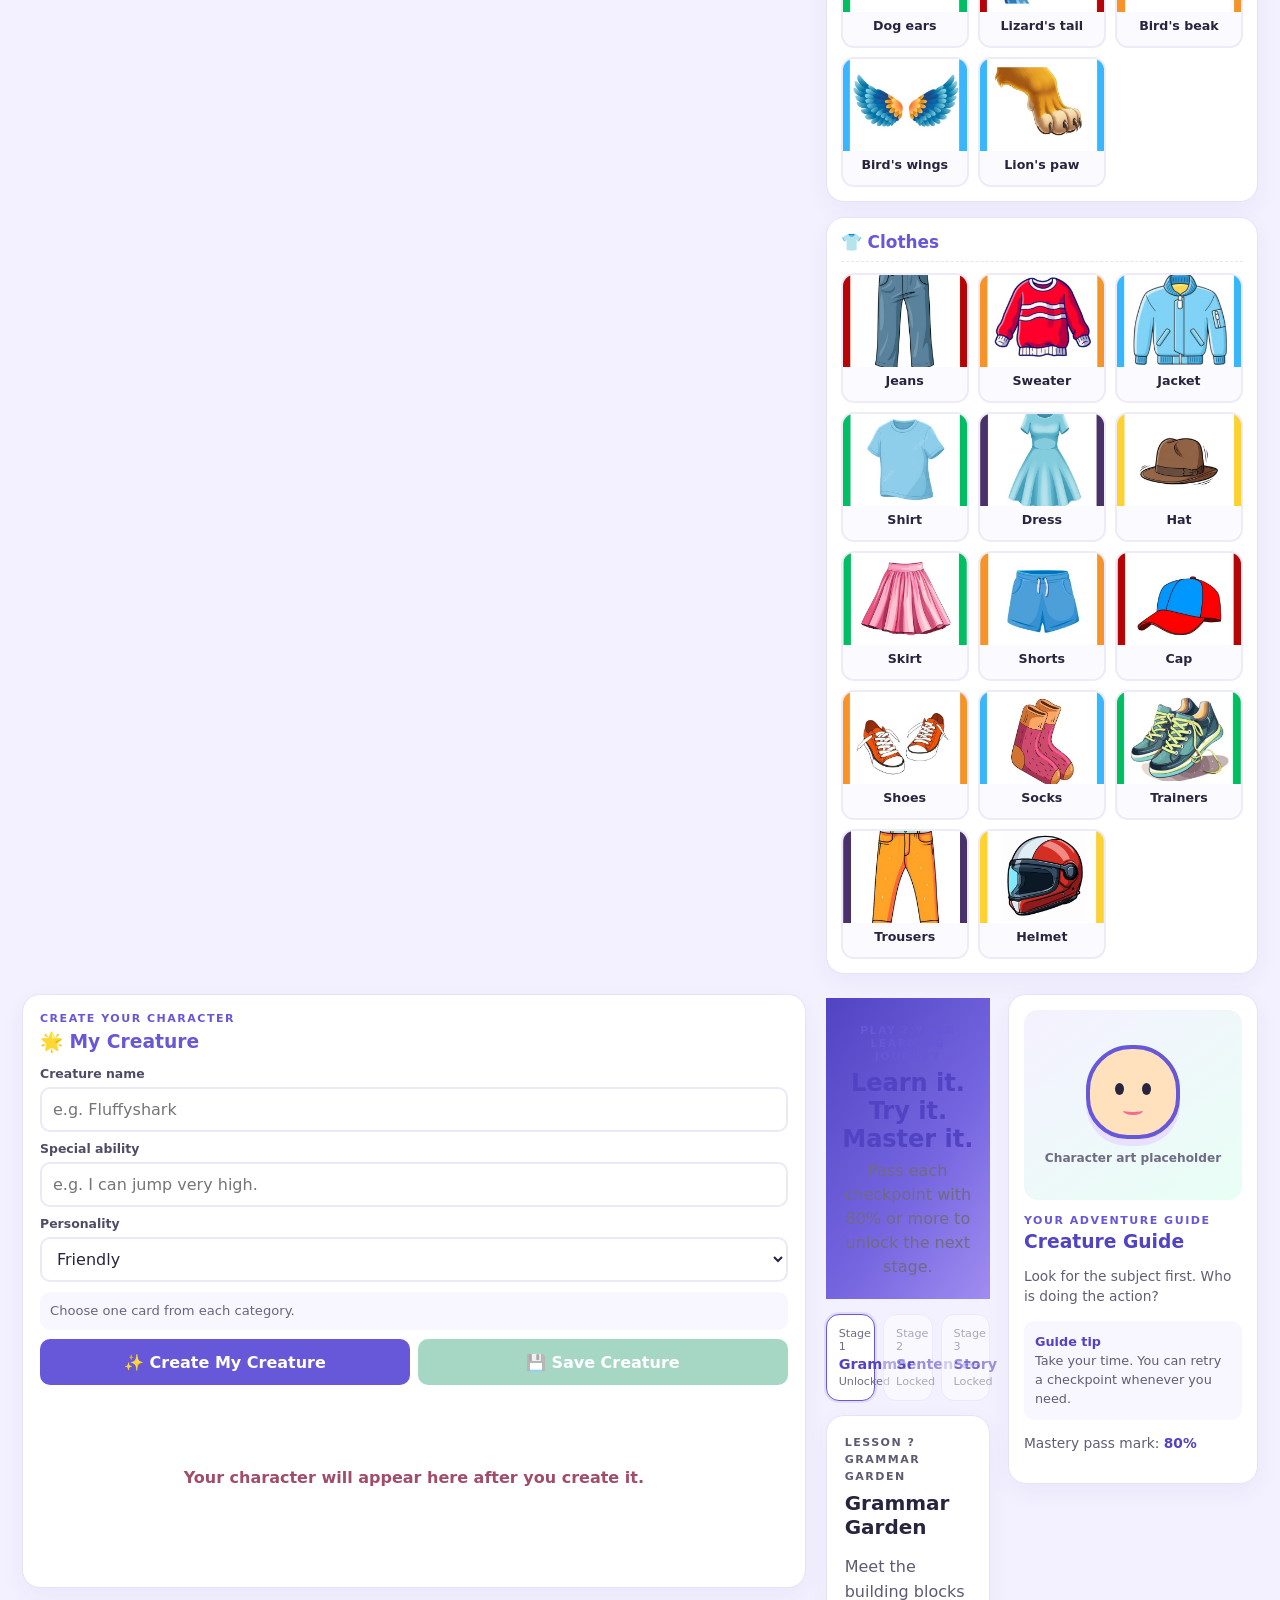
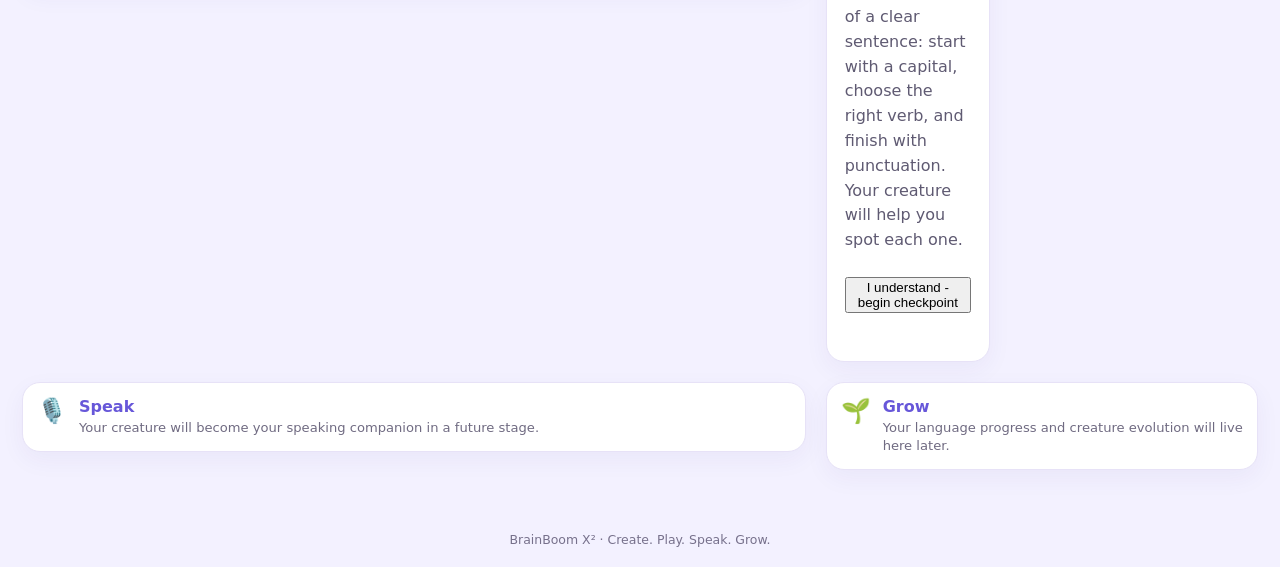
==== commit a5e4d4ec: "Add files via upload" ====
--- a/index.html
+++ b/index.html
@@ -13,7 +13,7 @@
   <div class="brand">✦ BRAINBOOM <strong>X²</strong></div>
   <h1>The AI Language Adventure</h1>
   <p class="tagline">Create. Play. Speak. Grow.</p>
-  <nav class="journey" id="pageNav" aria-label="BrainBoom adventure"><a href="#home">Home</a><a href="#create">Create</a><a href="#creature">Creature</a><a href="#play">Play</a><a href="#speak">Speak</a><a href="#grow">Grow</a></nav>
+  <nav class="journey" id="pageNav" aria-label="BrainBoom adventure"><a href="#home">Home</a><a href="#create">Create</a><a href="#creature">Creature</a><a href="#play">Play</a><a href="#speak">Speak</a><a href="#grow">Grow</a><a href="#profile">Profile</a></nav>
 </header>
 <main id="create" class="screens"><section class="screen" id="screen-home"><div class="home-card"><p class="eyebrow">BRAINBOOM X² · YOUR ADVENTURE</p><h2>A little creature. A big adventure.</h2><p>Create a one-of-a-kind friend, then use English to explore the world together.</p><a class="home-start" href="#create">Start creating →</a><div class="home-steps"><span>Create</span><span>Play</span><span>Speak</span><span>Grow</span></div></div></section>
   <section class="left-column">
--- a/style.css
+++ b/style.css
@@ -1,3 +1,3 @@
 :root{--purple:#6757d9;--pink:#ff6b8a;--ink:#28243e;--muted:#706b82;--paper:#fff}*{box-sizing:border-box}html{scroll-behavior:smooth}body{margin:0;font-family:Inter,ui-rounded,system-ui,-apple-system,"Segoe UI",sans-serif;color:var(--ink);background:radial-gradient(circle at 8% 5%,#d5fff0 0,transparent 28%),radial-gradient(circle at 95% 9%,#ffe0e9 0,transparent 30%),#f3f1ff}header{text-align:center;padding:26px 15px 20px;color:#fff;background:linear-gradient(125deg,#5143c3,#7565df 58%,#a08df1)}.brand{font-size:.88rem;font-weight:900;letter-spacing:2px}.brand strong{color:#ffdd71}h1{margin:8px 0 0;font-size:clamp(1.5rem,4vw,2.5rem);line-height:1.1}.tagline{margin:7px 0 17px;color:#f5f2ff}.journey{display:flex;justify-content:center;gap:7px;flex-wrap:wrap}.journey a{color:#fff;text-decoration:none;font-size:.78rem;font-weight:800;padding:8px 12px;border-radius:99px;background:#ffffff18;border:1px solid #ffffff55}.journey a.active{color:#584bc8;background:#fff}main{max-width:1450px;margin:auto;padding:22px;display:grid;grid-template-columns:minmax(0,1.45fr) minmax(320px,.8fr);gap:20px}.left-column,.right-column{display:flex;flex-direction:column;gap:15px;min-width:0}.intro-panel,.category,.whiteboard,.combo-result,.future-panel{background:var(--paper);border:1px solid #e7e2f7;border-radius:18px;box-shadow:0 8px 25px #382a810d}.intro-panel{padding:20px 22px}.eyebrow{margin:0 0 6px;color:var(--purple);font-size:.69rem;font-weight:900;letter-spacing:1.5px}.intro-panel h2{margin:0 0 6px;font-size:1.35rem}.intro-panel p:last-child{margin:0;color:var(--muted);line-height:1.5}.category{padding:14px}.category h2{margin:0 0 11px;padding-bottom:9px;border-bottom:1px dashed #e7e2f4;color:var(--purple);font-size:1.06rem}.hint{margin:-4px 0 10px;color:var(--muted);font-size:.8rem}.cards{display:grid;grid-template-columns:repeat(auto-fill,minmax(100px,1fr));gap:9px}.card{appearance:none;width:100%;min-width:0;min-height:130px;padding:0 0 8px;cursor:pointer;overflow:hidden;display:flex;flex-direction:column;align-items:center;background:#fbfaff;color:var(--ink);border:2px solid #eeeaf7;border-radius:13px;font:inherit;transition:.18s}.card img{width:100%;height:92px;object-fit:cover}.card span{padding:7px 3px 0;font-weight:750;font-size:.79rem;line-height:1.15;text-align:center}.card:hover{transform:translateY(-2px);box-shadow:0 7px 15px #392b8419}.card.selected{border-color:var(--pink);background:#fff3f6;box-shadow:0 0 0 3px #ff6b8a1c}.card:focus-visible,button:focus-visible,input:focus-visible,select:focus-visible,textarea:focus-visible{outline:3px solid #ffb84d;outline-offset:2px}.whiteboard,.combo-result{padding:17px}.whiteboard h2,.combo-result h3{margin:0 0 9px;color:var(--purple)}#instruction{white-space:pre-line;margin:0 0 10px;font-weight:650;line-height:1.45;color:#504c62}textarea{width:100%;min-height:115px;padding:12px;border:2px solid #ece8f7;border-radius:11px;font:inherit;resize:vertical}.controls,.create-actions{display:flex;gap:8px;margin-top:9px}.controls button,.create-actions button{flex:1;border:0;border-radius:10px;padding:12px;font:inherit;font-weight:800;color:#fff;cursor:pointer;min-height:46px}.primary{background:var(--purple)}.danger{background:#ef5350}.save{background:#39a77d}.profile-form{display:grid;gap:6px;margin:10px 0}.profile-form label{font-size:.78rem;font-weight:800;color:#514c65;margin-top:3px}.profile-form input,.profile-form select{width:100%;min-height:45px;padding:10px 11px;border:2px solid #ece8f7;border-radius:10px;background:#fff;font:inherit;color:var(--ink)}.selection-summary{margin:9px 0;color:#6a657d;background:#f8f6ff;border-radius:10px;padding:10px;font-size:.82rem;line-height:1.4}.create-actions button:disabled{opacity:.45;cursor:not-allowed}.combo-result{min-height:300px}#comboArea{min-height:185px;display:flex;flex-direction:column;align-items:center;justify-content:center;text-align:center}#comboImage{width:100%;max-width:520px;max-height:520px;object-fit:contain;border-radius:13px;border:1px solid #eeeaf7}.fun-message{margin:0;color:#a24d68;font-weight:650;line-height:1.45}.future-panel{display:flex;gap:12px;padding:14px;align-items:flex-start}.future-panel>span{font-size:1.5rem}.future-panel b{color:var(--purple)}.future-panel p{margin:3px 0 0;color:var(--muted);font-size:.82rem;line-height:1.4}footer{text-align:center;padding:20px;color:#77718c;font-size:.78rem}@media(max-width:900px){main{grid-template-columns:1fr;padding:14px}.right-column{order:-1}}@media(max-width:520px){header{padding:22px 10px 16px}.journey{gap:4px}.journey a{font-size:.69rem;padding:7px 9px}main{padding:10px;gap:11px}.intro-panel,.category,.whiteboard,.combo-result,.future-panel{border-radius:14px;padding:14px}.cards{grid-template-columns:repeat(2,minmax(0,1fr))}.card{min-height:140px}.card img{height:104px}.controls,.create-actions{flex-direction:column}.controls button,.create-actions button{width:100%}}
-
-#pageNav a{transition:background .18s,color .18s}#pageNav a.active{color:#584bc8;background:#fff}main.screens{display:block;max-width:1200px;min-height:65vh}.screen{display:none;animation:arrive .22s ease-out}.screen.active{display:block}@keyframes arrive{from{opacity:.45;transform:translateY(5px)}to{opacity:1;transform:none}}.home-card{max-width:780px;margin:3vh auto;padding:clamp(24px,6vw,58px);text-align:center;background:#fff;border:1px solid #e7e2f7;border-radius:26px;box-shadow:0 14px 38px #382a8110}.home-card h2{font-size:clamp(2rem,6vw,3.5rem);line-height:1.05;margin:12px 0}.home-card>p:not(.eyebrow){color:#706b82;line-height:1.6}.home-start{display:inline-block;margin:12px;padding:14px 22px;border-radius:13px;background:#6757d9;color:#fff;text-decoration:none;font-weight:850}.home-steps{display:flex;justify-content:center;gap:10px;flex-wrap:wrap;margin-top:26px}.home-steps span{padding:10px 14px;border-radius:99px;background:#f4f1ff;color:#5d4cce;font-weight:800}.screen .left-column,.screen .right-column{display:flex;flex-direction:column;gap:15px}.screen#screen-creature,.screen#screen-play{max-width:900px;margin:auto}.screen#screen-speak,.screen#screen-grow{max-width:850px;margin:20px auto;padding:18px;background:#fff;border:1px solid #e7e2f7;border-radius:18px;box-shadow:0 8px 25px #382a810d}@media(max-width:700px){header{padding:20px 10px 16px}.journey{display:grid;grid-template-columns:repeat(3,1fr);gap:6px}.journey a{padding:9px 5px;font-size:.75rem;text-align:center}.screens{padding:12px!important}.home-card{margin:8px auto}.screen .cards{grid-template-columns:repeat(2,minmax(0,1fr))}.screen .card{min-height:136px}.screen .card img{height:100px}.screen .controls,.screen .create-actions{flex-direction:column}.screen .controls button,.screen .create-actions button{width:100%}}+.play-grid{display:grid;grid-template-columns:minmax(0,1fr) 250px;gap:18px;align-items:start}.play-main{min-width:0}.play-heading{margin:4px 0 15px}.play-heading h2{margin:0 0 6px;color:#5143c3}.play-heading>p:last-child{margin:0;color:#706b82;line-height:1.5}.level-tabs{display:grid;grid-template-columns:repeat(3,minmax(0,1fr));gap:8px;margin-bottom:14px}.level-tab{display:flex;flex-direction:column;align-items:flex-start;gap:3px;padding:12px;border:1px solid #e7e2f7;border-radius:13px;background:#fff;color:#28243e;text-align:left;font:inherit}.level-tab:enabled{cursor:pointer}.level-tab.current{border-color:#6757d9;box-shadow:0 0 0 2px #6757d922}.level-tab:disabled{opacity:.55}.level-tab span,.level-tab small{font-size:.7rem;color:#706b82}.level-tab b{font-size:.9rem;color:#5143c3}.level-tab.passed b{color:#21815f}.lesson-card{padding:18px;background:#fff;border:1px solid #e7e2f7;border-radius:18px;box-shadow:0 8px 25px #382a810d}.lesson-card>h3{margin:2px 0 8px;font-size:1.25rem;color:#28243e}.lesson-card>p{color:#5f5a72;line-height:1.55}.lesson-card .instruction{padding:11px;border-radius:11px;background:#f8f6ff;color:#5143c3;font-weight:750}.begin-checkpoint{margin-top:8px}.quiz-list{display:grid;gap:9px;margin:15px 0}.quiz-question{margin:0;padding:12px;border:1px solid #ece8f7;border-radius:12px}.quiz-question legend{padding:0 4px;font-weight:800;font-size:.9rem}.quiz-question label{display:flex;gap:8px;align-items:flex-start;padding:7px 3px;font-size:.88rem;cursor:pointer}.quiz-question input{accent-color:#6757d9;margin-top:3px}.lesson-card textarea{width:100%;padding:12px;border:2px solid #ece8f7;border-radius:12px;font:inherit;resize:vertical}.rubric{padding-left:22px;color:#5f5a72;line-height:1.8;font-size:.86rem}.score-result{margin-top:15px;padding:14px;border-radius:13px;background:#effaf5;border:1px solid #c8ead9}.score-result h4{margin:0 0 5px;color:#21815f}.score-result p{margin:5px 0;color:#4f5c56;line-height:1.5}.score-result.retry-result{background:#fff5f1;border-color:#f2d2c3}.score-result.retry-result h4{color:#a54f36}.play-message{min-height:1.4em;margin:10px 0 0;color:#a24d68;font-weight:700;font-size:.88rem}.guide-card{position:sticky;top:84px;padding:15px;background:#fff;border:1px solid #e7e2f7;border-radius:18px;box-shadow:0 8px 25px #382a810d}.guide-avatar{height:190px;margin-bottom:14px;border-radius:14px;background:linear-gradient(145deg,#f5f1ff,#e8fff5);display:flex;flex-direction:column;align-items:center;justify-content:center;gap:12px;color:#706b82;font-size:.76rem;font-weight:750;text-align:center}.avatar-face{width:94px;height:94px;position:relative;border-radius:48% 48% 44% 44%;background:#ffe1bd;border:4px solid #6757d9;box-shadow:0 7px 0 #e9dfff}.avatar-face i{position:absolute;top:34px;width:9px;height:12px;border-radius:50%;background:#28243e}.avatar-face i:first-child{left:25px}.avatar-face i:nth-child(2){right:25px}.avatar-face b{position:absolute;left:33px;top:57px;width:20px;height:9px;border-bottom:3px solid #f36b91;border-radius:50%}.guide-card>.eyebrow{margin:0 0 4px}.guide-card h3{margin:0 0 6px;color:#5143c3}.guide-card>p:not(.eyebrow){font-size:.86rem;line-height:1.5;color:#625d73}.guide-tip{padding:11px;background:#f8f6ff;border-radius:11px;color:#625d73;font-size:.8rem;line-height:1.5}.guide-tip b{color:#5143c3}.guide-score{font-size:.78rem;color:#706b82}.guide-score strong{color:#5143c3}@media(max-width:780px){.play-grid{grid-template-columns:1fr}.guide-card{position:static;order:2}.guide-avatar{height:150px}.level-tabs{gap:5px}.level-tab{padding:9px 7px}.level-tab b{font-size:.8rem}.lesson-card{padding:14px}}@media(max-width:420px){.level-tab span,.level-tab small{font-size:.62rem}.quiz-question{padding:9px}.play-heading h2{font-size:1.35rem}}
+.profile-heading,.profile-collection{padding:20px;background:#fff;border:1px solid #e7e2f7;border-radius:18px;box-shadow:0 8px 25px #382a810d}.profile-heading h2,.profile-collection h2{margin:0 0 10px;color:#5143c3}.profile-heading label{display:block;margin:12px 0 5px;font-size:.83rem;font-weight:800}.profile-heading input{width:100%;max-width:380px;height:46px;padding:10px;border:2px solid #ece8f7;border-radius:10px;font:inherit}.profile-stats{display:grid;grid-template-columns:repeat(3,1fr);gap:10px;margin-top:18px}.profile-stats div{display:flex;flex-direction:column;gap:3px;padding:12px;border-radius:12px;background:#f8f6ff}.profile-stats strong{font-size:1.2rem;color:#5143c3}.profile-stats span{font-size:.76rem;color:#706b82}.profile-collection{margin-top:15px}.player-creature-grid{display:grid;grid-template-columns:repeat(auto-fill,minmax(145px,1fr));gap:12px}.player-creature{padding:10px;border:1px solid #ece8f7;border-radius:14px;background:#fbfaff}.player-creature-icon{height:130px;display:flex;align-items:center;justify-content:center;overflow:hidden;border-radius:10px;background:linear-gradient(145deg,#f5f1ff,#e8fff5)}.player-creature-icon img{width:100%;height:100%;object-fit:cover}.player-creature-icon span{font-size:.8rem;color:#706b82}.player-creature h3{margin:9px 0 3px;color:#5143c3;font-size:.95rem}.player-creature p{margin:0;color:#706b82;font-size:.76rem}.empty-collection{text-align:center;padding:20px}.empty-collection>div{font-size:3rem;color:#f36b91}.empty-collection h3{margin:6px 0}.empty-collection p{color:#706b82}.screen#screen-profile{max-width:920px;margin:auto}@media(max-width:520px){.profile-heading,.profile-collection{padding:14px}.profile-stats{gap:6px}.profile-stats div{padding:9px 6px}.profile-stats span{font-size:.68rem}.player-creature-grid{grid-template-columns:repeat(2,minmax(0,1fr))}}
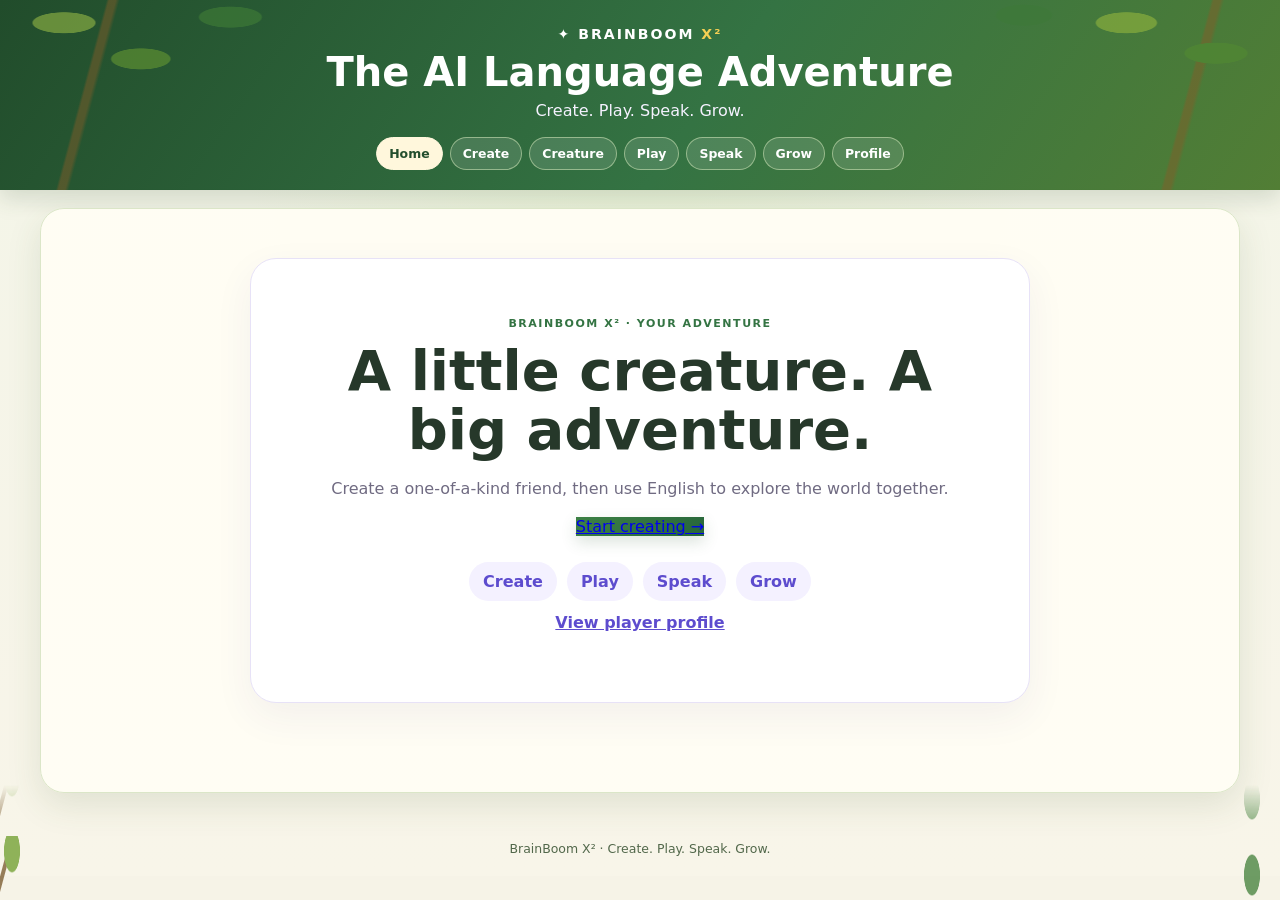
==== commit 602861e4: "Add files via upload" ====
--- a/index.html
+++ b/index.html
@@ -5,81 +5,11 @@
   <meta name="viewport" content="width=device-width,initial-scale=1" />
   <meta name="theme-color" content="#6757d9" />
   <meta name="description" content="BrainBoom X² — Create. Play. Speak. Grow." />
-  <title>BrainBoom X² | The AI Language Adventure</title>
+  <title>Home | BrainBoom X²</title>
   <link rel="stylesheet" href="style.css" />
-</head>
-<body>
-<header>
+</head><body><header>
   <div class="brand">✦ BRAINBOOM <strong>X²</strong></div>
   <h1>The AI Language Adventure</h1>
   <p class="tagline">Create. Play. Speak. Grow.</p>
-  <nav class="journey" id="pageNav" aria-label="BrainBoom adventure"><a href="#home">Home</a><a href="#create">Create</a><a href="#creature">Creature</a><a href="#play">Play</a><a href="#speak">Speak</a><a href="#grow">Grow</a><a href="#profile">Profile</a></nav>
-</header>
-<main id="create" class="screens"><section class="screen" id="screen-home"><div class="home-card"><p class="eyebrow">BRAINBOOM X² · YOUR ADVENTURE</p><h2>A little creature. A big adventure.</h2><p>Create a one-of-a-kind friend, then use English to explore the world together.</p><a class="home-start" href="#create">Start creating →</a><div class="home-steps"><span>Create</span><span>Play</span><span>Speak</span><span>Grow</span></div></div></section>
-  <section class="left-column">
-    <div class="intro-panel"><p class="eyebrow">PART 2 · MY CREATURE</p><h2>Give your creature an identity!</h2><p>Choose the look, then give your creature a name, ability and personality. These details become part of its reusable character profile.</p></div>
-    <div class="category" data-category="animal"><h2>🐾 Animals</h2><div class="cards">
-      <button class="card" data-value="cat" onclick="selectCard(this)"><img src="imagesbbx/cat.jpg" alt="Cat"><span>Cat</span></button>
-      <button class="card" data-value="dog" onclick="selectCard(this)"><img src="imagesbbx/dog.jpg" alt="Dog"><span>Dog</span></button>
-      <button class="card" data-value="tiger" onclick="selectCard(this)"><img src="imagesbbx/tiger.jpg" alt="Tiger"><span>Tiger</span></button>
-      <button class="card" data-value="lion" onclick="selectCard(this)"><img src="imagesbbx/lion.jpg" alt="Lion"><span>Lion</span></button>
-      <button class="card" data-value="elephant" onclick="selectCard(this)"><img src="imagesbbx/elephant.jpg" alt="Elephant"><span>Elephant</span></button>
-      <button class="card" data-value="bird" onclick="selectCard(this)"><img src="imagesbbx/bird.jpg" alt="Bird"><span>Bird</span></button>
-      <button class="card" data-value="lizard" onclick="selectCard(this)"><img src="imagesbbx/lizard.jpg" alt="Lizard"><span>Lizard</span></button>
-    </div></div>
-    <div class="category" data-category="bodyparts"><h2>🧩 Body Parts</h2><p class="hint">Tap more than one if you want!</p><div class="cards">
-      <button class="card" data-value="head" onclick="selectCard(this)"><img src="imagesbbx/head.jpg" alt="Head"><span>Head</span></button>
-      <button class="card" data-value="human arms" onclick="selectCard(this)"><img src="imagesbbx/arm.jpg" alt="Arms"><span>Arms</span></button>
-      <button class="card" data-value="human fingers" onclick="selectCard(this)"><img src="imagesbbx/fingers.jpg" alt="Fingers"><span>Fingers</span></button>
-      <button class="card" data-value="human hands" onclick="selectCard(this)"><img src="imagesbbx/hand.jpg" alt="Hands"><span>Hands</span></button>
-      <button class="card" data-value="human knee" onclick="selectCard(this)"><img src="imagesbbx/knee.jpg" alt="Knee"><span>Knee</span></button>
-      <button class="card" data-value="human legs" onclick="selectCard(this)"><img src="imagesbbx/legs.jpg" alt="Legs"><span>Legs</span></button>
-      <button class="card" data-value="toes" onclick="selectCard(this)"><img src="imagesbbx/toes.jpg" alt="Toes"><span>Toes</span></button>
-      <button class="card" data-value="human feet" onclick="selectCard(this)"><img src="imagesbbx/foot.jpg" alt="Feet"><span>Feet</span></button>
-      <button class="card" data-value="tiger's tail" onclick="selectCard(this)"><img src="imagesbbx/tigers-tail.jpg" alt="Tiger's tail"><span>Tiger's tail</span></button>
-      <button class="card" data-value="lion's tail" onclick="selectCard(this)"><img src="imagesbbx/lions-tail.jpg" alt="Lion's tail"><span>Lion's tail</span></button>
-      <button class="card" data-value="elephant's trunk" onclick="selectCard(this)"><img src="imagesbbx/elephants-trunk.jpg" alt="Elephant's trunk"><span>Elephant's trunk</span></button>
-      <button class="card" data-value="cat's claws" onclick="selectCard(this)"><img src="imagesbbx/cats-claws.jpg" alt="Cat's claws"><span>Cat's claws</span></button>
-      <button class="card" data-value="dog ears" onclick="selectCard(this)"><img src="imagesbbx/dog-ears.jpg" alt="Dog ears"><span>Dog ears</span></button>
-      <button class="card" data-value="lizard's tail" onclick="selectCard(this)"><img src="imagesbbx/lizards-tail.jpg" alt="Lizard's tail"><span>Lizard's tail</span></button>
-      <button class="card" data-value="bird's beak" onclick="selectCard(this)"><img src="imagesbbx/birds-beak.jpg" alt="Bird's beak"><span>Bird's beak</span></button>
-      <button class="card" data-value="bird's wings" onclick="selectCard(this)"><img src="imagesbbx/birds-wings.jpg" alt="Bird's wings"><span>Bird's wings</span></button>
-      <button class="card" data-value="lion's paw" onclick="selectCard(this)"><img src="imagesbbx/lions-paw.jpg" alt="Lion's paw"><span>Lion's paw</span></button>
-    </div></div>
-    <div class="category" data-category="clothes"><h2>👕 Clothes</h2><div class="cards">
-      <button class="card" data-value="jeans" onclick="selectCard(this)"><img src="imagesbbx/jeans.jpg" alt="Jeans"><span>Jeans</span></button>
-      <button class="card" data-value="sweater" onclick="selectCard(this)"><img src="imagesbbx/sweater.jpg" alt="Sweater"><span>Sweater</span></button>
-      <button class="card" data-value="jacket" onclick="selectCard(this)"><img src="imagesbbx/jacket.jpg" alt="Jacket"><span>Jacket</span></button>
-      <button class="card" data-value="shirt" onclick="selectCard(this)"><img src="imagesbbx/shirt.jpg" alt="Shirt"><span>Shirt</span></button>
-      <button class="card" data-value="dress" onclick="selectCard(this)"><img src="imagesbbx/dress.jpg" alt="Dress"><span>Dress</span></button>
-      <button class="card" data-value="hat" onclick="selectCard(this)"><img src="imagesbbx/hat.jpg" alt="Hat"><span>Hat</span></button>
-      <button class="card" data-value="skirt" onclick="selectCard(this)"><img src="imagesbbx/skirt.jpg" alt="Skirt"><span>Skirt</span></button>
-      <button class="card" data-value="shorts" onclick="selectCard(this)"><img src="imagesbbx/shorts.jpg" alt="Shorts"><span>Shorts</span></button>
-      <button class="card" data-value="cap" onclick="selectCard(this)"><img src="imagesbbx/cap.jpg" alt="Cap"><span>Cap</span></button>
-      <button class="card" data-value="shoes" onclick="selectCard(this)"><img src="imagesbbx/shoes.jpg" alt="Shoes"><span>Shoes</span></button>
-      <button class="card" data-value="socks" onclick="selectCard(this)"><img src="imagesbbx/socks.jpg" alt="Socks"><span>Socks</span></button>
-      <button class="card" data-value="trainers" onclick="selectCard(this)"><img src="imagesbbx/trainers.jpg" alt="Trainers"><span>Trainers</span></button>
-      <button class="card" data-value="trousers" onclick="selectCard(this)"><img src="imagesbbx/trousers.jpg" alt="Trousers"><span>Trousers</span></button>
-      <button class="card" data-value="helmet" onclick="selectCard(this)"><img src="imagesbbx/helmet.jpg" alt="Helmet"><span>Helmet</span></button>
-    </div></div>
-  </section>
-  <section class="right-column">
-    <div class="whiteboard" id="play"><p class="eyebrow">PART 2 · PLAY</p><h2>✏️ English Whiteboard</h2><p id="instruction">Click “New Task” to start.</p><textarea id="sentence" placeholder="Your example will appear here..."></textarea><div class="controls"><button class="primary" onclick="newInstruction()">🎲 New Task</button><button class="danger" onclick="clearSelections()">✖ Reset</button></div></div>
-    <div class="combo-result"><p class="eyebrow">CREATE YOUR CHARACTER</p><h3>🌟 My Creature</h3>
-      <div class="profile-form">
-        <label for="creatureName">Creature name</label><input id="creatureName" maxlength="24" placeholder="e.g. Fluffyshark" autocomplete="off">
-        <label for="creatureAbility">Special ability</label><input id="creatureAbility" maxlength="50" placeholder="e.g. I can jump very high." autocomplete="off">
-        <label for="creaturePersonality">Personality</label><select id="creaturePersonality"><option value="friendly">Friendly</option><option value="brave">Brave</option><option value="funny">Funny</option><option value="curious">Curious</option><option value="kind">Kind</option><option value="adventurous">Adventurous</option></select>
-      </div>
-      <p id="selectionSummary" class="selection-summary">Choose one card from each category.</p>
-      <div class="create-actions"><button id="createButton" class="primary" onclick="createCreature()">✨ Create My Creature</button><button id="saveButton" class="save" onclick="saveCreature()" disabled>💾 Save Creature</button></div>
-      <div id="comboArea"><img id="comboImage" src="" alt="Generated creature" style="display:none"><p id="comboMessage" class="fun-message">Your character will appear here after you create it.</p></div>
-    </div>
-    <div class="future-panel" id="speak"><span>🎙️</span><div><b>Speak</b><p>Your creature will become your speaking companion in a future stage.</p></div></div>
-    <div class="future-panel" id="grow"><span>🌱</span><div><b>Grow</b><p>Your language progress and creature evolution will live here later.</p></div></div>
-  </section>
-</main>
-<footer>BrainBoom X² · Create. Play. Speak. Grow.</footer>
-<script src="script.js"></script><script src="pages.js"></script>
-</body>
-</html>
+  <nav class="journey" id="pageNav" aria-label="BrainBoom adventure"><a href="index.html" data-file="index.html">Home</a><a href="create.html" data-file="create.html">Create</a><a href="creature.html" data-file="creature.html">Creature</a><a href="play.html" data-file="play.html">Play</a><a href="speak.html" data-file="speak.html">Speak</a><a href="grow.html" data-file="grow.html">Grow</a><a href="profile.html" data-file="profile.html">Profile</a></nav>
+</header><main class="screens physical-page page-home"><section class="home-card"><p class="eyebrow">BRAINBOOM X² · YOUR ADVENTURE</p><h2>A little creature. A big adventure.</h2><p>Create a one-of-a-kind friend, then use English to explore the world together.</p><a class="home-start" href="create.html">Start creating →</a><div class="home-steps"><span>Create</span><span>Play</span><span>Speak</span><span>Grow</span></div><a class="profile-shortcut" href="profile.html">View player profile</a></section></main><footer>BrainBoom X² · Create. Play. Speak. Grow.</footer><script src="pages.js"></script></body></html>
--- a/style.css
+++ b/style.css
@@ -1,3 +1,5 @@
 :root{--purple:#6757d9;--pink:#ff6b8a;--ink:#28243e;--muted:#706b82;--paper:#fff}*{box-sizing:border-box}html{scroll-behavior:smooth}body{margin:0;font-family:Inter,ui-rounded,system-ui,-apple-system,"Segoe UI",sans-serif;color:var(--ink);background:radial-gradient(circle at 8% 5%,#d5fff0 0,transparent 28%),radial-gradient(circle at 95% 9%,#ffe0e9 0,transparent 30%),#f3f1ff}header{text-align:center;padding:26px 15px 20px;color:#fff;background:linear-gradient(125deg,#5143c3,#7565df 58%,#a08df1)}.brand{font-size:.88rem;font-weight:900;letter-spacing:2px}.brand strong{color:#ffdd71}h1{margin:8px 0 0;font-size:clamp(1.5rem,4vw,2.5rem);line-height:1.1}.tagline{margin:7px 0 17px;color:#f5f2ff}.journey{display:flex;justify-content:center;gap:7px;flex-wrap:wrap}.journey a{color:#fff;text-decoration:none;font-size:.78rem;font-weight:800;padding:8px 12px;border-radius:99px;background:#ffffff18;border:1px solid #ffffff55}.journey a.active{color:#584bc8;background:#fff}main{max-width:1450px;margin:auto;padding:22px;display:grid;grid-template-columns:minmax(0,1.45fr) minmax(320px,.8fr);gap:20px}.left-column,.right-column{display:flex;flex-direction:column;gap:15px;min-width:0}.intro-panel,.category,.whiteboard,.combo-result,.future-panel{background:var(--paper);border:1px solid #e7e2f7;border-radius:18px;box-shadow:0 8px 25px #382a810d}.intro-panel{padding:20px 22px}.eyebrow{margin:0 0 6px;color:var(--purple);font-size:.69rem;font-weight:900;letter-spacing:1.5px}.intro-panel h2{margin:0 0 6px;font-size:1.35rem}.intro-panel p:last-child{margin:0;color:var(--muted);line-height:1.5}.category{padding:14px}.category h2{margin:0 0 11px;padding-bottom:9px;border-bottom:1px dashed #e7e2f4;color:var(--purple);font-size:1.06rem}.hint{margin:-4px 0 10px;color:var(--muted);font-size:.8rem}.cards{display:grid;grid-template-columns:repeat(auto-fill,minmax(100px,1fr));gap:9px}.card{appearance:none;width:100%;min-width:0;min-height:130px;padding:0 0 8px;cursor:pointer;overflow:hidden;display:flex;flex-direction:column;align-items:center;background:#fbfaff;color:var(--ink);border:2px solid #eeeaf7;border-radius:13px;font:inherit;transition:.18s}.card img{width:100%;height:92px;object-fit:cover}.card span{padding:7px 3px 0;font-weight:750;font-size:.79rem;line-height:1.15;text-align:center}.card:hover{transform:translateY(-2px);box-shadow:0 7px 15px #392b8419}.card.selected{border-color:var(--pink);background:#fff3f6;box-shadow:0 0 0 3px #ff6b8a1c}.card:focus-visible,button:focus-visible,input:focus-visible,select:focus-visible,textarea:focus-visible{outline:3px solid #ffb84d;outline-offset:2px}.whiteboard,.combo-result{padding:17px}.whiteboard h2,.combo-result h3{margin:0 0 9px;color:var(--purple)}#instruction{white-space:pre-line;margin:0 0 10px;font-weight:650;line-height:1.45;color:#504c62}textarea{width:100%;min-height:115px;padding:12px;border:2px solid #ece8f7;border-radius:11px;font:inherit;resize:vertical}.controls,.create-actions{display:flex;gap:8px;margin-top:9px}.controls button,.create-actions button{flex:1;border:0;border-radius:10px;padding:12px;font:inherit;font-weight:800;color:#fff;cursor:pointer;min-height:46px}.primary{background:var(--purple)}.danger{background:#ef5350}.save{background:#39a77d}.profile-form{display:grid;gap:6px;margin:10px 0}.profile-form label{font-size:.78rem;font-weight:800;color:#514c65;margin-top:3px}.profile-form input,.profile-form select{width:100%;min-height:45px;padding:10px 11px;border:2px solid #ece8f7;border-radius:10px;background:#fff;font:inherit;color:var(--ink)}.selection-summary{margin:9px 0;color:#6a657d;background:#f8f6ff;border-radius:10px;padding:10px;font-size:.82rem;line-height:1.4}.create-actions button:disabled{opacity:.45;cursor:not-allowed}.combo-result{min-height:300px}#comboArea{min-height:185px;display:flex;flex-direction:column;align-items:center;justify-content:center;text-align:center}#comboImage{width:100%;max-width:520px;max-height:520px;object-fit:contain;border-radius:13px;border:1px solid #eeeaf7}.fun-message{margin:0;color:#a24d68;font-weight:650;line-height:1.45}.future-panel{display:flex;gap:12px;padding:14px;align-items:flex-start}.future-panel>span{font-size:1.5rem}.future-panel b{color:var(--purple)}.future-panel p{margin:3px 0 0;color:var(--muted);font-size:.82rem;line-height:1.4}footer{text-align:center;padding:20px;color:#77718c;font-size:.78rem}@media(max-width:900px){main{grid-template-columns:1fr;padding:14px}.right-column{order:-1}}@media(max-width:520px){header{padding:22px 10px 16px}.journey{gap:4px}.journey a{font-size:.69rem;padding:7px 9px}main{padding:10px;gap:11px}.intro-panel,.category,.whiteboard,.combo-result,.future-panel{border-radius:14px;padding:14px}.cards{grid-template-columns:repeat(2,minmax(0,1fr))}.card{min-height:140px}.card img{height:104px}.controls,.create-actions{flex-direction:column}.controls button,.create-actions button{width:100%}}
 .play-grid{display:grid;grid-template-columns:minmax(0,1fr) 250px;gap:18px;align-items:start}.play-main{min-width:0}.play-heading{margin:4px 0 15px}.play-heading h2{margin:0 0 6px;color:#5143c3}.play-heading>p:last-child{margin:0;color:#706b82;line-height:1.5}.level-tabs{display:grid;grid-template-columns:repeat(3,minmax(0,1fr));gap:8px;margin-bottom:14px}.level-tab{display:flex;flex-direction:column;align-items:flex-start;gap:3px;padding:12px;border:1px solid #e7e2f7;border-radius:13px;background:#fff;color:#28243e;text-align:left;font:inherit}.level-tab:enabled{cursor:pointer}.level-tab.current{border-color:#6757d9;box-shadow:0 0 0 2px #6757d922}.level-tab:disabled{opacity:.55}.level-tab span,.level-tab small{font-size:.7rem;color:#706b82}.level-tab b{font-size:.9rem;color:#5143c3}.level-tab.passed b{color:#21815f}.lesson-card{padding:18px;background:#fff;border:1px solid #e7e2f7;border-radius:18px;box-shadow:0 8px 25px #382a810d}.lesson-card>h3{margin:2px 0 8px;font-size:1.25rem;color:#28243e}.lesson-card>p{color:#5f5a72;line-height:1.55}.lesson-card .instruction{padding:11px;border-radius:11px;background:#f8f6ff;color:#5143c3;font-weight:750}.begin-checkpoint{margin-top:8px}.quiz-list{display:grid;gap:9px;margin:15px 0}.quiz-question{margin:0;padding:12px;border:1px solid #ece8f7;border-radius:12px}.quiz-question legend{padding:0 4px;font-weight:800;font-size:.9rem}.quiz-question label{display:flex;gap:8px;align-items:flex-start;padding:7px 3px;font-size:.88rem;cursor:pointer}.quiz-question input{accent-color:#6757d9;margin-top:3px}.lesson-card textarea{width:100%;padding:12px;border:2px solid #ece8f7;border-radius:12px;font:inherit;resize:vertical}.rubric{padding-left:22px;color:#5f5a72;line-height:1.8;font-size:.86rem}.score-result{margin-top:15px;padding:14px;border-radius:13px;background:#effaf5;border:1px solid #c8ead9}.score-result h4{margin:0 0 5px;color:#21815f}.score-result p{margin:5px 0;color:#4f5c56;line-height:1.5}.score-result.retry-result{background:#fff5f1;border-color:#f2d2c3}.score-result.retry-result h4{color:#a54f36}.play-message{min-height:1.4em;margin:10px 0 0;color:#a24d68;font-weight:700;font-size:.88rem}.guide-card{position:sticky;top:84px;padding:15px;background:#fff;border:1px solid #e7e2f7;border-radius:18px;box-shadow:0 8px 25px #382a810d}.guide-avatar{height:190px;margin-bottom:14px;border-radius:14px;background:linear-gradient(145deg,#f5f1ff,#e8fff5);display:flex;flex-direction:column;align-items:center;justify-content:center;gap:12px;color:#706b82;font-size:.76rem;font-weight:750;text-align:center}.avatar-face{width:94px;height:94px;position:relative;border-radius:48% 48% 44% 44%;background:#ffe1bd;border:4px solid #6757d9;box-shadow:0 7px 0 #e9dfff}.avatar-face i{position:absolute;top:34px;width:9px;height:12px;border-radius:50%;background:#28243e}.avatar-face i:first-child{left:25px}.avatar-face i:nth-child(2){right:25px}.avatar-face b{position:absolute;left:33px;top:57px;width:20px;height:9px;border-bottom:3px solid #f36b91;border-radius:50%}.guide-card>.eyebrow{margin:0 0 4px}.guide-card h3{margin:0 0 6px;color:#5143c3}.guide-card>p:not(.eyebrow){font-size:.86rem;line-height:1.5;color:#625d73}.guide-tip{padding:11px;background:#f8f6ff;border-radius:11px;color:#625d73;font-size:.8rem;line-height:1.5}.guide-tip b{color:#5143c3}.guide-score{font-size:.78rem;color:#706b82}.guide-score strong{color:#5143c3}@media(max-width:780px){.play-grid{grid-template-columns:1fr}.guide-card{position:static;order:2}.guide-avatar{height:150px}.level-tabs{gap:5px}.level-tab{padding:9px 7px}.level-tab b{font-size:.8rem}.lesson-card{padding:14px}}@media(max-width:420px){.level-tab span,.level-tab small{font-size:.62rem}.quiz-question{padding:9px}.play-heading h2{font-size:1.35rem}}
 .profile-heading,.profile-collection{padding:20px;background:#fff;border:1px solid #e7e2f7;border-radius:18px;box-shadow:0 8px 25px #382a810d}.profile-heading h2,.profile-collection h2{margin:0 0 10px;color:#5143c3}.profile-heading label{display:block;margin:12px 0 5px;font-size:.83rem;font-weight:800}.profile-heading input{width:100%;max-width:380px;height:46px;padding:10px;border:2px solid #ece8f7;border-radius:10px;font:inherit}.profile-stats{display:grid;grid-template-columns:repeat(3,1fr);gap:10px;margin-top:18px}.profile-stats div{display:flex;flex-direction:column;gap:3px;padding:12px;border-radius:12px;background:#f8f6ff}.profile-stats strong{font-size:1.2rem;color:#5143c3}.profile-stats span{font-size:.76rem;color:#706b82}.profile-collection{margin-top:15px}.player-creature-grid{display:grid;grid-template-columns:repeat(auto-fill,minmax(145px,1fr));gap:12px}.player-creature{padding:10px;border:1px solid #ece8f7;border-radius:14px;background:#fbfaff}.player-creature-icon{height:130px;display:flex;align-items:center;justify-content:center;overflow:hidden;border-radius:10px;background:linear-gradient(145deg,#f5f1ff,#e8fff5)}.player-creature-icon img{width:100%;height:100%;object-fit:cover}.player-creature-icon span{font-size:.8rem;color:#706b82}.player-creature h3{margin:9px 0 3px;color:#5143c3;font-size:.95rem}.player-creature p{margin:0;color:#706b82;font-size:.76rem}.empty-collection{text-align:center;padding:20px}.empty-collection>div{font-size:3rem;color:#f36b91}.empty-collection h3{margin:6px 0}.empty-collection p{color:#706b82}.screen#screen-profile{max-width:920px;margin:auto}@media(max-width:520px){.profile-heading,.profile-collection{padding:14px}.profile-stats{gap:6px}.profile-stats div{padding:9px 6px}.profile-stats span{font-size:.68rem}.player-creature-grid{grid-template-columns:repeat(2,minmax(0,1fr))}}
+main.screens.physical-page{display:block;max-width:1200px;min-height:65vh}.physical-page{animation:page-arrive .22s ease-out}@keyframes page-arrive{from{opacity:.5;transform:translateY(5px)}to{opacity:1;transform:none}}.physical-page>.left-column{max-width:100%;display:flex;flex-direction:column;gap:15px}.page-creature{max-width:900px!important;margin:0 auto!important}.page-play{max-width:1080px!important;margin:0 auto!important}.page-profile{max-width:960px!important;margin:0 auto!important}.profile-shortcut{display:inline-block;margin:12px;color:#5d4cce;font-weight:800}.physical-page .home-card{max-width:780px;margin:3vh auto;padding:clamp(24px,6vw,58px);text-align:center;background:#fff;border:1px solid #e7e2f7;border-radius:26px;box-shadow:0 14px 38px #382a8110}.physical-page .home-card h2{font-size:clamp(2rem,6vw,3.5rem);line-height:1.05;margin:12px 0}.physical-page .home-card>p:not(.eyebrow){color:#706b82;line-height:1.6}.physical-page .home-steps{display:flex;justify-content:center;gap:10px;flex-wrap:wrap;margin-top:26px}.physical-page .home-steps span{padding:10px 14px;border-radius:99px;background:#f4f1ff;color:#5d4cce;font-weight:800}.page-speak,.page-grow{max-width:850px!important;margin:24px auto!important}.page-create #selectionSummary{margin:5px 0}.page-create>.left-column>.home-start{align-self:flex-start}@media(max-width:760px){header{padding:20px 10px 16px}.journey{display:grid;grid-template-columns:repeat(3,1fr);gap:6px}.journey a{padding:9px 5px;font-size:.75rem;text-align:center}.physical-page{padding:14px!important}.page-create .cards{grid-template-columns:repeat(2,minmax(0,1fr))}.page-create .card{min-height:136px}.page-create .card img{height:100px}}
+:root{--purple:#347443;--pink:#e4a938;--ink:#25372a;--muted:#687563;--paper:#fffdf4}html{background:#f6f3e7}body{position:relative;isolation:isolate;color:#26382a;background:radial-gradient(ellipse at 50% 0%,#e8f2d4 0,transparent 46%),linear-gradient(180deg,#f3f5e8,#f8f5e9)}body:before{content:"";position:fixed;inset:0;z-index:-1;pointer-events:none;opacity:.76;background-image:radial-gradient(ellipse 25px 9px at 13px 11px,#74a82e 85%,transparent 92%),radial-gradient(ellipse 23px 9px at 39px 25px,#397b34 85%,transparent 92%),radial-gradient(ellipse 9px 24px at 12px 15px,#6d9d2c 85%,transparent 92%),radial-gradient(ellipse 9px 23px at 26px 39px,#42803a 85%,transparent 92%),linear-gradient(105deg,transparent 0 10px,#77572b 11px 14px,transparent 15px 100%);background-size:76px 54px,76px 54px,54px 76px,54px 76px,54px 76px;background-position:top left,top left,left top,right top,left top;background-repeat:repeat-x,repeat-x,repeat-y,repeat-y,repeat-y;mask-image:linear-gradient(to bottom,#000 0,#000 72px,transparent 125px,transparent calc(100% - 115px),#000 calc(100% - 65px),#000 100%)}header{position:relative;overflow:hidden;color:#fff;background:linear-gradient(125deg,#214c2b,#347343 55%,#527e35);box-shadow:0 8px 22px #294d302b}header:before{content:"";position:absolute;inset:0;pointer-events:none;opacity:.48;background:radial-gradient(ellipse 36px 12px at 5% 12%,#b2d34c 85%,transparent 90%),radial-gradient(ellipse 34px 12px at 11% 31%,#76a933 85%,transparent 90%),radial-gradient(ellipse 36px 12px at 18% 9%,#488838 85%,transparent 90%),radial-gradient(ellipse 35px 12px at 88% 12%,#a7c63f 85%,transparent 90%),radial-gradient(ellipse 36px 12px at 95% 28%,#548e30 85%,transparent 90%),radial-gradient(ellipse 32px 12px at 80% 8%,#3d7a37 85%,transparent 90%),linear-gradient(105deg,transparent 0 8%,#845d29 8.2% 8.7%,transparent 9% 91%,#845d29 91.2% 91.7%,transparent 92%)}header>*{position:relative;z-index:1}.brand strong{color:#f4cf53}.journey a{background:#ffffff20;border-color:#d7ebbd88}.journey a:hover{background:#ffffff38}.journey a.active{color:#234e2d;background:#fff7dc;border-color:#fff7dc}.physical-page{position:relative;z-index:1;background:rgba(255,253,244,.96)!important;border:1px solid #dbe6c8;border-radius:24px;box-shadow:0 12px 34px #405c3020;margin-top:18px!important;margin-bottom:28px!important}.intro-panel,.category,.whiteboard,.combo-result,.future-panel,.lesson-card,.guide-card,.profile-heading,.profile-collection{border-color:#dfe8ce;box-shadow:0 8px 24px #405c3012}.intro-panel,.category,.whiteboard,.combo-result,.future-panel,.lesson-card,.guide-card,.profile-heading,.profile-collection{background:#fffef9}.eyebrow,.category h2,.whiteboard h2,.combo-result h3{color:#347443}.category h2{border-bottom-color:#dce9c8}.card{background:#f8faef;border-color:#e2e9d6}.card:hover{border-color:#90b34c;box-shadow:0 8px 18px #486c2820}.card.selected{border-color:#e0a532;background:#fff6d9;box-shadow:0 0 0 3px #e4a9382a}.primary,.btn,.home-start{background:linear-gradient(135deg,#3d8145,#27663a);box-shadow:0 6px 15px #315f352c}.danger{background:#bf5140}.save{background:#348664}.secondary{background:#edf5df!important;color:#326d3b!important}.selection-summary,.summary,.guide-tip{background:#f1f7e5;color:#4c6640}.level-tab{border-color:#dce8ce;background:#fffef9}.level-tab.current{border-color:#53873e;box-shadow:0 0 0 2px #58894225}.level-tab b,.guide-card h3,.home-steps span{color:#347443}.level-tab.passed b,.score-result h4{color:#2c8855}.score-result{background:#eef8e9;border-color:#d0e5c6}.score-result.retry-result{background:#fff5e5;border-color:#efd8a8}.score-result.retry-result h4{color:#a76023}.guide-avatar{background:linear-gradient(145deg,#edf5dc,#e0f3df)}.home-steps span{background:#edf5df}.player-creature{background:#fbfcf3;border-color:#e0e8d3}.player-creature-icon{background:linear-gradient(145deg,#eff5df,#e2f3e4)}.profile-stats div{background:#f1f7e5}.profile-stats strong{color:#347443}.meter{background:#e6edda}.meter i{background:linear-gradient(90deg,#9bbf3d,#e4a938)}footer{color:#52684b}@media(max-width:760px){body:before{opacity:.55;background-size:62px 46px,62px 46px,46px 62px,46px 62px,46px 62px}header{box-shadow:0 5px 15px #294d3020}.physical-page{border-radius:17px;margin-top:10px!important;padding:13px!important}.journey a{background:#ffffff1c}.journey a.active{background:#fff7dc}}
